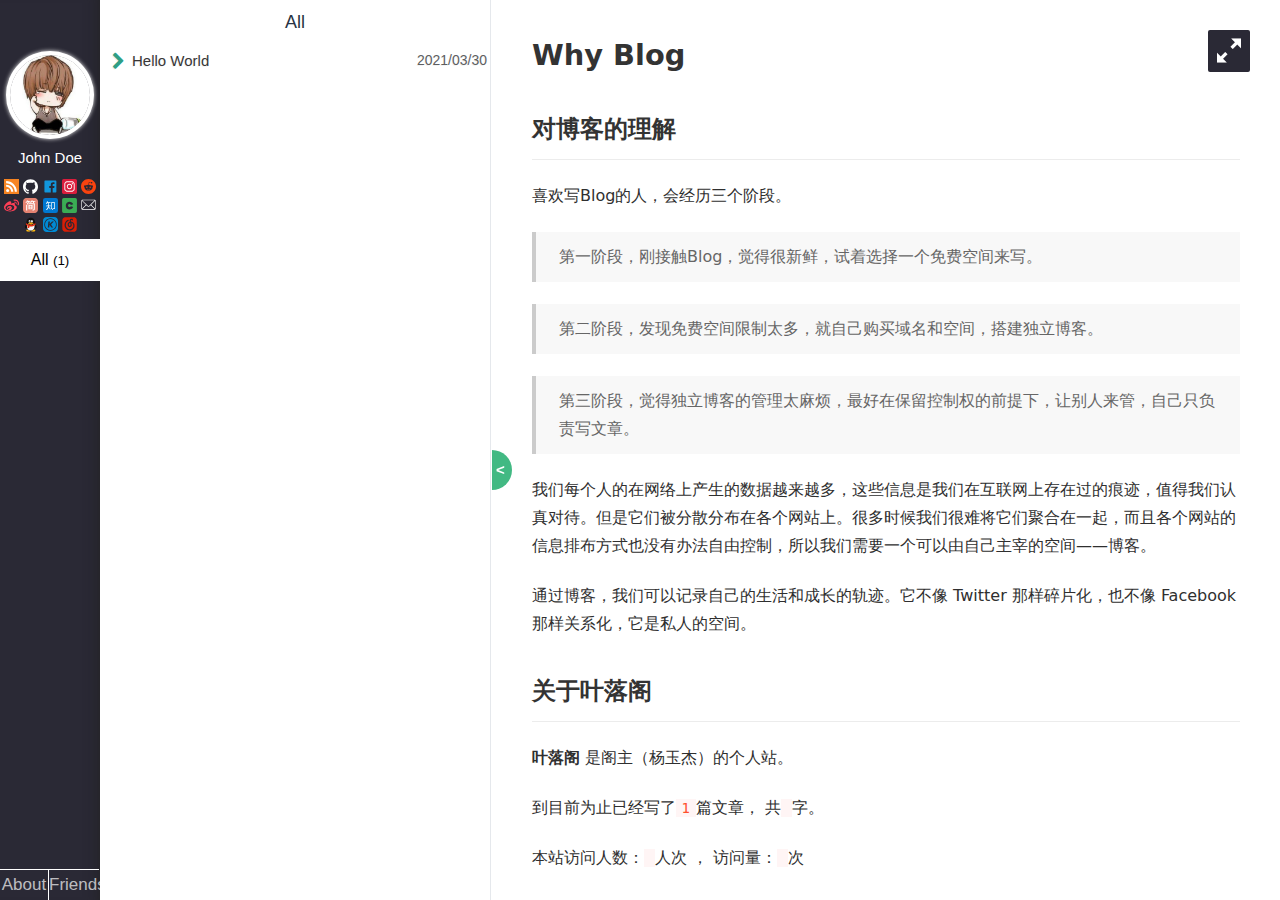
==== archives/index.html @ f19c941e "Site updated: 2021-03-30 02:34:28" ====
<!DOCTYPE html>
<html>
<head>
  <meta charset="utf-8">
  <title>Hexo</title>
  <meta name="keywords" content="">
  <meta name="description" content="Hexo">
    <meta name="viewport" content="width=device-width, initial-scale=1, maximum-scale=1">
<meta name="description" content="Welcome to Hexo! This is your very first post. Check documentation for more info. If you get any problems when using Hexo, you can find the answer in troubleshooting or you can ask me on GitHub. Quick">
<meta property="og:type" content="article">
<meta property="og:title" content="Hello World">
<meta property="og:url" content="http://example.com/2021/03/30/hello-world/index.html">
<meta property="og:site_name" content="Hexo">
<meta property="og:description" content="Welcome to Hexo! This is your very first post. Check documentation for more info. If you get any problems when using Hexo, you can find the answer in troubleshooting or you can ask me on GitHub. Quick">
<meta property="og:locale" content="en_US">
<meta property="article:published_time" content="2021-03-29T17:34:15.139Z">
<meta property="article:modified_time" content="2021-03-29T17:34:15.139Z">
<meta property="article:author" content="John Doe">
<meta name="twitter:card" content="summary">


<link rel="icon" href="/img/avatar.jpg">

<link href="/css/style.css?v=1.1.0" rel="stylesheet">

<link href="/css/hl_theme/atom-light.css?v=1.1.0" rel="stylesheet">

<link href="//cdn.jsdelivr.net/npm/animate.css@4.1.0/animate.min.css" rel="stylesheet">

<script src="//cdn.jsdelivr.net/npm/jquery@3.5.1/dist/jquery.min.js"></script>
<script src="/js/titleTip.js?v=1.1.0" ></script>

<script src="//cdn.jsdelivr.net/npm/highlightjs@9.16.2/highlight.pack.min.js"></script>
<script>
    hljs.initHighlightingOnLoad();
</script>

<script src="//cdn.jsdelivr.net/npm/nprogress@0.2.0/nprogress.min.js"></script>



<script src="//cdn.jsdelivr.net/npm/jquery.cookie@1.4.1/jquery.cookie.min.js" ></script>

<script src="/js/iconfont.js?v=1.1.0" ></script>

<meta name="generator" content="Hexo 5.4.0"></head>
<div style="display: none">
  <input class="theme_disqus_on" value="false">
  <input class="theme_preload_comment" value="">
  <input class="theme_blog_path" value="">
  <input id="theme_shortcut" value="true" />
  <input id="theme_highlight_on" value="true" />
  <input id="theme_code_copy" value="true" />
</div>



<body>
<aside class="nav mobile">
    <div class="nav-left">
        <a href="/"
   class="avatar_target">
    <img class="avatar"
         src="/img/avatar.jpg"/>
</a>
<div class="author">
    <span>John Doe</span>
</div>

<div class="icon">
    
        
            <a title="rss"
               href="/atom.xml"
               target="_blank">
                
                    <svg class="iconfont-svg" aria-hidden="true">
                        <use xlink:href="#icon-rss"></use>
                    </svg>
                
            </a>
        
    
        
            <a title="github"
               href="https://github.com/yelog"
               target="_blank">
                
                    <svg class="iconfont-svg" aria-hidden="true">
                        <use xlink:href="#icon-github"></use>
                    </svg>
                
            </a>
        
    
        
            <a title="facebook"
               href="https://www.facebook.com/faker.tops"
               target="_blank">
                
                    <svg class="iconfont-svg" aria-hidden="true">
                        <use xlink:href="#icon-facebook"></use>
                    </svg>
                
            </a>
        
    
        
    
        
    
        
            <a title="instagram"
               href="https://www.facebook.com/faker.tops"
               target="_blank">
                
                    <svg class="iconfont-svg" aria-hidden="true">
                        <use xlink:href="#icon-instagram"></use>
                    </svg>
                
            </a>
        
    
        
            <a title="reddit"
               href="https://www.reddit.com/user/yelog/"
               target="_blank">
                
                    <svg class="iconfont-svg" aria-hidden="true">
                        <use xlink:href="#icon-reddit"></use>
                    </svg>
                
            </a>
        
    
        
            <a title="weibo"
               href="http://weibo.com/u/2307534817"
               target="_blank">
                
                    <svg class="iconfont-svg" aria-hidden="true">
                        <use xlink:href="#icon-weibo"></use>
                    </svg>
                
            </a>
        
    
        
            <a title="jianshu"
               href="https://www.jianshu.com/u/ff56736de7cf"
               target="_blank">
                
                    <svg class="iconfont-svg" aria-hidden="true">
                        <use xlink:href="#icon-jianshu"></use>
                    </svg>
                
            </a>
        
    
        
            <a title="zhihu"
               href="https://www.zhihu.com/people/jaytp/activities"
               target="_blank">
                
                    <svg class="iconfont-svg" aria-hidden="true">
                        <use xlink:href="#icon-zhihu"></use>
                    </svg>
                
            </a>
        
    
        
    
        
            <a title="oschina"
               href="https://my.oschina.net/yelog"
               target="_blank">
                
                    <svg class="iconfont-svg" aria-hidden="true">
                        <use xlink:href="#icon-oschina"></use>
                    </svg>
                
            </a>
        
    
        
    
        
            <a title="email"
               href="mailto:jaytp@qq.com"
               target="_blank">
                
                    <svg class="iconfont-svg" aria-hidden="true">
                        <use xlink:href="#icon-email"></use>
                    </svg>
                
            </a>
        
    
        
            <a title="qq"
               href="http://wpa.qq.com/msgrd?v=3&uin=872336115&site=qq&menu=yes"
               target="_blank">
                
                    <svg class="iconfont-svg" aria-hidden="true">
                        <use xlink:href="#icon-qq"></use>
                    </svg>
                
            </a>
        
    
        
            <a title="kugou"
               href="https://www.kugou.com/"
               target="_blank">
                
                    <svg class="iconfont-svg" aria-hidden="true">
                        <use xlink:href="#icon-kugou"></use>
                    </svg>
                
            </a>
        
    
        
            <a title="neteasemusic"
               href="https://music.163.com/#/user/home?id=88151013"
               target="_blank">
                
                    <svg class="iconfont-svg" aria-hidden="true">
                        <use xlink:href="#icon-neteasemusic"></use>
                    </svg>
                
            </a>
        
    
</div>




<ul>
    <li>
        <div class="all active" data-rel="All">All
            
                <small>(1)</small>
            
        </div>
    </li>
    
</ul>
<div class="left-bottom">
    <div class="menus">
        
            
            
            
    </div>
    <div>
        
            <a class="about  hasFriend  site_url"
               
               href="/about">About</a>
        
        <a style="width: 50%"
                
                                           class="friends">Friends</a>
        
    </div>
</div>
<input type="hidden" id="yelog_site_posts_number" value="1">

<div style="display: none">
    <span id="busuanzi_value_site_uv"></span>
    <span id="busuanzi_value_site_pv"></span>
</div>

    </div>
    <div class="nav-right">
        <div class="friends-area">
    <div class="friends-title">
        Links
        <i class="iconfont icon-left"></i>
    </div>
    <div class="friends-content">
        <ul>
            
            <li><a target="_blank" href="http://yelog.org/">叶落阁</a></li>
            
        </ul>
    </div>
</div>
        <div class="title-list">
    <div class="right-top">
        <div id="default-panel">
            <i class="iconfont icon-search" data-title="搜索 快捷键 i"></i>
            <div class="right-title">All</div>
            <i class="iconfont icon-file-tree" data-title="切换到大纲视图 快捷键 w"></i>
        </div>
        <div id="search-panel">
            <i class="iconfont icon-left" data-title="返回"></i>
            <input id="local-search-input" autocomplete="off"/>
            <label class="border-line" for="input"></label>
            <i class="iconfont icon-case-sensitive" data-title="大小写敏感"></i>
            <i class="iconfont icon-tag" data-title="标签"></i>
        </div>
        <div id="outline-panel" style="display: none">
            <div class="right-title">大纲</div>
            <i class="iconfont icon-list" data-title="切换到文章列表"></i>
        </div>
    </div>

    <div class="tags-list">
    <input id="tag-search" />
    <div class="tag-wrapper">
        
    </div>

</div>

    
    <nav id="title-list-nav">
        
        <a  class="All "
           href="/2021/03/30/hello-world/"
           data-tag=""
           data-author="" >
            <span class="post-title" title="Hello World">Hello World</span>
            <span class="post-date" title="2021-03-30 01:34:15">2021/03/30</span>
        </a>
        
        <div id="no-item-tips">

        </div>
    </nav>
    <div id="outline-list">
    </div>
</div>

    </div>
    <div class="hide-list">
        <div class="semicircle" data-title="切换全屏 快捷键 s">
            <div class="brackets first"><</div>
            <div class="brackets">&gt;</div>
        </div>
    </div>
</aside>
<div id="post" class="index">
    <div class="pjax">
        <article class="index">
            <div class="toc-ref">
    
        <ol class="toc"><li class="toc-item toc-level-1"><a class="toc-link" href="#Why-Blog"><span class="toc-text">Why Blog</span></a><ol class="toc-child"><li class="toc-item toc-level-2"><a class="toc-link" href="#%E5%AF%B9%E5%8D%9A%E5%AE%A2%E7%9A%84%E7%90%86%E8%A7%A3"><span class="toc-text">对博客的理解</span></a></li><li class="toc-item toc-level-2"><a class="toc-link" href="#%E5%85%B3%E4%BA%8E%E5%8F%B6%E8%90%BD%E9%98%81"><span class="toc-text">关于叶落阁</span></a></li><li class="toc-item toc-level-2"><a class="toc-link" href="#%E5%8D%9A%E5%AE%A2%E5%B9%B3%E5%8F%B0"><span class="toc-text">博客平台</span></a></li></ol></li></ol>
    
<style>
    .left-col .switch-btn,
    .left-col .switch-area {
        display: none;
    }
    .toc-level-3 i,
    .toc-level-3 ol {
        display: none !important;
    }
</style>
</div>
            <h1 id="Why-Blog"><a href="#Why-Blog" class="headerlink" title="Why Blog"></a>Why Blog</h1><h2 id="对博客的理解"><a href="#对博客的理解" class="headerlink" title="对博客的理解"></a>对博客的理解</h2><p>喜欢写Blog的人，会经历三个阶段。</p>
<blockquote>
<p>第一阶段，刚接触Blog，觉得很新鲜，试着选择一个免费空间来写。</p>
</blockquote>
<blockquote>
<p>第二阶段，发现免费空间限制太多，就自己购买域名和空间，搭建独立博客。</p>
</blockquote>
<blockquote>
<p>第三阶段，觉得独立博客的管理太麻烦，最好在保留控制权的前提下，让别人来管，自己只负责写文章。</p>
</blockquote>
<p>我们每个人的在网络上产生的数据越来越多，这些信息是我们在互联网上存在过的痕迹，值得我们认真对待。但是它们被分散分布在各个网站上。很多时候我们很难将它们聚合在一起，而且各个网站的信息排布方式也没有办法自由控制，所以我们需要一个可以由自己主宰的空间——博客。</p>
<p>通过博客，我们可以记录自己的生活和成长的轨迹。它不像 Twitter 那样碎片化，也不像 Facebook 那样关系化，它是私人的空间。</p>
<h2 id="关于叶落阁"><a href="#关于叶落阁" class="headerlink" title="关于叶落阁"></a>关于叶落阁</h2><p><strong>叶落阁</strong> 是阁主（杨玉杰）的个人站。</p>
<p>到目前为止已经写了<code class="article_number"></code>篇文章， 共<code class="site_word_count"></code>字。</p>
<p>本站访问人数：<code class="site_uv"></code>人次 ， 访问量：<code class="site_pv"></code>次</p>
<h2 id="博客平台"><a href="#博客平台" class="headerlink" title="博客平台"></a>博客平台</h2><p>这个博客通过 <a target="_blank" rel="noopener" href="https://hexo.io/">Hexo</a> 生成，部署在 <a target="_blank" rel="noopener" href="https://pages.github.com/">GitHub Pages</a>主题 <a target="_blank" rel="noopener" href="https://github.com/yelog/hexo-theme-3-hexo">3-hexo</a> 已经在github上开源</p>
<p><code>3-hexo</code> 主题使用交流可以加 Q群: <a target="_blank" href="//shang.qq.com/wpa/qunwpa?idkey=e8cf083cc097141eaf323396f1766809b8e90ff00c67bb441898f672892f6904"><img data-ignore border="0" src="//pub.idqqimg.com/wpa/images/group.png" alt="3-hexo使用交流" title="3-hexo使用交流"></a></p>
<p>主要功能：</p>
<ul>
<li>搜索支持文章标题、标签(#标签)、作者(@作者)</li>
<li>pad/手机等移动端适配</li>
<li>页面全局快捷键 <a target="_blank" rel="noopener" href='http://yelog.org/2017/03/24/3-hexo-shortcuts/'>3-hexo快捷键说明</a></li>
</ul>

        </article>
        
        <p>
            <a  class="dashang" onclick="dashangToggle()">赏</a>
        </p>
        
        
    </div>
    <div class="copyright">
        <p class="footer-entry">
    ©2016-2020 Yelog
</p>
<p class="footer-entry">Built with <a href="https://hexo.io/" target="_blank">Hexo</a> and <a href="https://github.com/yelog/hexo-theme-3-hexo" target="_blank">3-hexo</a> theme</p>

    </div>
</div>
<div class="full-toc">
    <button class="full" data-title="切换全屏 快捷键 s"><span class="min "></span></button>
<a class="" id="rocket" ></a>

</div>

<div class="hide_box" onclick="dashangToggle()"></div>
<div class="shang_box">
    <a class="shang_close"  onclick="dashangToggle()">×</a>
    <div class="shang_tit">
        <p>Help us with donation</p>
    </div>
    <div class="shang_payimg">
        <div class="pay_img">
            <img src="/img/alipay.jpg" class="alipay" title="扫码支持">
            <img src="/img/weixin.jpg" class="weixin" title="扫码支持">
        </div>
    </div>
    <div class="shang_payselect">
        <span><label><input type="radio" name="pay" checked value="alipay">alipay</label></span><span><label><input type="radio" name="pay" value="weixin">weixin</label></span>
    </div>
</div>


</body>
<script src="/js/jquery.pjax.js?v=1.1.0" ></script>

<script src="/js/script.js?v=1.1.0" ></script>
<script>
    var img_resize = 'default';
    function initArticle() {
        /*渲染对应的表格样式*/
        
            $("#post .pjax table").addClass("green_title");
        

        /*渲染打赏样式*/
        
        $("input[name=pay]").on("click", function () {
            if($("input[name=pay]:checked").val()=="weixin"){
                $(".shang_box .shang_payimg .pay_img").addClass("weixin_img");
            } else {
                $(".shang_box .shang_payimg .pay_img").removeClass("weixin_img");
            }
        })
        

        /*高亮代码块行号*/
        

        /*访问数量*/
        
        $.getScript("//busuanzi.ibruce.info/busuanzi/2.3/busuanzi.pure.mini.js");
        

        /*代码高亮，行号对齐*/
        $('.pre-numbering').css('line-height',$('.has-numbering').css('line-height'));

        
        
    }

    /*打赏页面隐藏与展示*/
    
    function dashangToggle() {
        $(".shang_box").fadeToggle();
        $(".hide_box").fadeToggle();
    }
    

</script>

<!--加入行号的高亮代码块样式-->

<!--自定义样式设置-->
<style>
    
    
    .nav {
        width: 542px;
    }
    .nav.fullscreen {
        margin-left: -542px;
    }
    .nav-left {
        width: 120px;
    }
    
    
    @media screen and (max-width: 1468px) {
        .nav {
            width: 492px;
        }
        .nav.fullscreen {
            margin-left: -492px;
        }
        .nav-left {
            width: 100px;
        }
    }
    
    
    @media screen and (max-width: 1024px) {
        .nav {
            width: 492px;
            margin-left: -492px
        }
        .nav.fullscreen {
            margin-left: 0;
        }
    }
    
    @media screen and (max-width: 426px) {
        .nav {
            width: 100%;
        }
        .nav-left {
            width: 100%;
        }
    }
    
    
    .nav-right .title-list nav a .post-title, .nav-right .title-list #local-search-result a .post-title {
        color: #383636;
    }
    
    
    .nav-right .title-list nav a .post-date, .nav-right .title-list #local-search-result a .post-date {
        color: #5e5e5f;
    }
    
    
    .nav-right nav a.hover, #local-search-result a.hover{
        background-color: #e2e0e0;
    }
    
    

    /*列表样式*/
    

    /* 背景图样式 */
    
    


    /*引用块样式*/
    

    /*文章列表背景图*/
    

    
</style>







</html>
---- css/style.css ----
#comments {
  padding: 2.5em;
  background: #fff;
}
#comments .comment-bar {
  display: block;
  cursor: pointer;
  background: rgba(255,255,255,0.3);
  padding: 0.5rem;
  -webkit-box-shadow: 3px 2px 8px rgba(0,0,0,0.07);
  box-shadow: 3px 2px 8px rgba(0,0,0,0.07);
  text-align: center;
  font-size: 2rem;
}
#comments .comment-bar a {
  display: inline-block;
  width: 3em;
  text-decoration: none;
  outline-width: 0;
  color: #258fb8;
  outline: none;
}
#comments .comment-bar a .fa.pulse {
  -webkit-animation-name: pulse;
  animation-name: pulse;
}
#comments .comment-bar a .fa.animated {
  -webkit-animation-duration: 1s;
  animation-duration: 1s;
  -webkit-animation-fill-mode: both;
  animation-fill-mode: both;
}
#comments .comment-bar a .fa.animated.infinite {
  -webkit-animation-iteration-count: infinite;
  animation-iteration-count: infinite;
}
#comments .comment-bar a .fa:before {
  content: "\f27b";
}
#comments .comment-bar a .fa.fa-spinner {
  display: none;
}
.shang_box {
  width: 540px;
  height: 450px;
  padding: 10px;
  background-color: #3f3f3f;
  -webkit-border-radius: 10px;
  border-radius: 10px;
  position: fixed;
  z-index: 41;
  left: 50%;
  top: 50%;
  margin-left: -280px;
  margin-top: -225px;
  border: 1px dotted #000;
  display: none;
}
.shang_box .shang_close {
  position: absolute;
  display: inline-block;
  font-weight: 200;
  font-size: 50px;
  right: 19px;
  outline: none;
  text-shadow: none;
  color: #4094c7;
}
.shang_box .shang_tit {
  width: 100%;
  font-family: Roboto, "Roboto", serif;
  height: 75px;
  text-align: center;
  line-height: 66px;
  color: #fff;
  font-size: 30px;
  margin-top: 7px;
  margin-right: 2px;
}
.shang_box .shang_payimg {
  width: 255px;
  height: 255px;
  padding: 10px;
  border: 6px solid #4094c7;
  margin: 0 auto;
  -webkit-border-radius: 3px;
  border-radius: 3px;
  overflow: hidden;
}
.shang_box .shang_payimg .pay_img {
  width: 535px;
  vertical-align: middle;
  transition: margin-left 0.5s;
}
.shang_box .shang_payimg .pay_img.weixin_img {
  margin-left: -280px;
}
.shang_box .shang_payimg .pay_img img {
  width: 255px;
}
.shang_box .shang_payimg .pay_img img.weixin {
  margin: auto 0 auto 16px;
  display: block;
  float: right;
}
.shang_box .shang_payselect {
  font-size: 20px;
  color: #fff;
  text-align: center;
  margin: 0 auto;
  margin-top: 20px;
  height: 60px;
  width: 320px;
}
.shang_box .shang_payselect input[type=radio],
.shang_box .shang_payselect label {
  cursor: pointer;
}
.hide_box {
  z-index: 40;
  background: #000;
  opacity: 0.5;
  -moz-opacity: 0.5;
  left: 0;
  top: 0;
  bottom: 0;
  right: 0;
  height: 100%;
  width: 100%;
  position: fixed;
  display: none;
}
@-webkit-keyframes fadeIns {
  from {
    -webkit-transform: translateY(30px);
    opacity: 0;
  }
  to {
    -webkit-transform: translateY(0);
    opacity: 1;
  }
}
@-moz-keyframes fadeIns {
  from {
    -moz-transform: translateY(30px);
    opacity: 0;
  }
  to {
    -moz-transform: translateY(0);
    opacity: 1;
  }
}
@-ms-keyframes fadeIns {
  from {
    -ms-transform: translateY(30px);
    opacity: 0;
  }
  to {
    -ms-transform: translateY(0);
    opacity: 1;
  }
}
@-o-keyframes fadeIns {
  from {
    -o-transform: translateY(30px);
    opacity: 0;
  }
  to {
    -o-transform: translateY(0);
    opacity: 1;
  }
}
@-webkit-keyframes fadeOuts {
  from {
    -webkit-transform: translateY(0);
    opacity: 1;
  }
  to {
    -webkit-transform: translateY(-30px);
    opacity: 0;
  }
}
@-moz-keyframes fadeOuts {
  from {
    -moz-transform: translateY(0);
    opacity: 1;
  }
  to {
    -moz-transform: translateY(-30px);
    opacity: 0;
  }
}
@-ms-keyframes fadeOuts {
  from {
    -ms-transform: translateY(0);
    opacity: 1;
  }
  to {
    -ms-transform: translateY(-30px);
    opacity: 0;
  }
}
@-o-keyframes fadeOuts {
  from {
    -o-transform: translateY(0);
    opacity: 1;
  }
  to {
    -o-transform: translateY(-30px);
    opacity: 0;
  }
}
@-moz-keyframes fadeIns {
  from {
    transform: translateY(30px);
    opacity: 0;
  }
  to {
    transform: translateY(0);
    opacity: 1;
  }
}
@-webkit-keyframes fadeIns {
  from {
    transform: translateY(30px);
    opacity: 0;
  }
  to {
    transform: translateY(0);
    opacity: 1;
  }
}
@-o-keyframes fadeIns {
  from {
    transform: translateY(30px);
    opacity: 0;
  }
  to {
    transform: translateY(0);
    opacity: 1;
  }
}
@keyframes fadeIns {
  from {
    transform: translateY(30px);
    opacity: 0;
  }
  to {
    transform: translateY(0);
    opacity: 1;
  }
}
@-moz-keyframes fadeOuts {
  from {
    transform: translateY(0);
    opacity: 1;
  }
  to {
    transform: translateY(-30px);
    opacity: 0;
  }
}
@-webkit-keyframes fadeOuts {
  from {
    transform: translateY(0);
    opacity: 1;
  }
  to {
    transform: translateY(-30px);
    opacity: 0;
  }
}
@-o-keyframes fadeOuts {
  from {
    transform: translateY(0);
    opacity: 1;
  }
  to {
    transform: translateY(-30px);
    opacity: 0;
  }
}
@keyframes fadeOuts {
  from {
    transform: translateY(0);
    opacity: 1;
  }
  to {
    transform: translateY(-30px);
    opacity: 0;
  }
}
@font-face {
  font-family: 'icomoon';
  src: url("fonts/icomoon.eot?ul7tfk");
  src: url("fonts/icomoon.eot?ul7tfk#iefix") format('embedded-opentype'), url("fonts/icomoon.ttf?ul7tfk") format('truetype'), url("fonts/icomoon.woff?ul7tfk") format('woff'), url("fonts/icomoon.svg?ul7tfk#icomoon") format('svg');
  font-weight: normal;
  font-style: normal;
}
.article .article-meta .date:before,
.nav-right nav a:before,
#local-search-result a:before,
.nav-right form .cross:before,
.full-toc .full .min:before,
.full-toc .full .max:before,
.full-toc .post-toc-menu .post-toc-menu-icons:before,
.nav-left .icon a:before,
#post .pjax article .article-meta .top:before,
.article .article-meta .author:before,
.full-toc #rocket:before,
.full-toc #rocket:after,
.nav-right .back-title-list:before {
  margin-right: 0.2em;
  font-family: 'icomoon' !important;
  speak: none;
  font-style: normal;
  font-weight: normal;
  font-variant: normal;
  text-transform: none;
  line-height: 1;
  -webkit-font-smoothing: antialiased;
}
@font-face {
  font-family: 'iconfont'; /* project id 236002 */
  src: url("//at.alicdn.com/t/font_236002_600u3zzht94.eot");
  src: url("//at.alicdn.com/t/font_236002_600u3zzht94.eot?#iefix") format('embedded-opentype'), url("//at.alicdn.com/t/font_236002_600u3zzht94.woff2") format('woff2'), url("//at.alicdn.com/t/font_236002_600u3zzht94.woff") format('woff'), url("//at.alicdn.com/t/font_236002_600u3zzht94.ttf") format('truetype'), url("//at.alicdn.com/t/font_236002_600u3zzht94.svg#iconfont") format('svg');
}
.iconfont {
  font-family: "iconfont", "custom-iconfont" !important;
  font-size: 16px;
  font-style: normal;
  -webkit-font-smoothing: antialiased;
  -moz-osx-font-smoothing: grayscale;
}
.icon-clock:before {
  content: "\e787";
}
.icon-search:before {
  content: "\e60f";
}
.icon-email:before {
  content: "\e665";
}
.icon-cancle:before {
  content: "\e602";
}
.icon-right:before {
  content: "\e65b";
}
.icon-tag:before {
  content: "\e603";
}
.icon-rss:before {
  content: "\e611";
}
.icon-csdn:before {
  content: "\e601";
}
.icon-juejin:before {
  content: "\e605";
}
.icon-twitter:before {
  content: "\e659";
}
.icon-github:before {
  content: "\e600";
}
.icon-jianshu:before {
  content: "\e68a";
}
.icon-zhihu:before {
  content: "\e6c2";
}
.icon-facebook:before {
  content: "\e604";
}
.icon-linkedin:before {
  content: "\e64d";
}
.icon-instagram:before {
  content: "\e66c";
}
.icon-weibo:before {
  content: "\e698";
}
.icon-oschina:before {
  content: "\e606";
}
.icon-reddit:before {
  content: "\e60c";
}
.icon-qq:before {
  content: "\e626";
}
.icon-kugou:before {
  content: "\e6ce";
}
.icon-file-tree:before {
  content: "\e6a6";
}
.icon-left:before {
  content: "\e624";
}
.icon-list:before {
  content: "\e619";
}
.icon-category:before {
  content: "\e62c";
}
.icon-tag:before {
  content: "\e7a3";
}
.icon-case-sensitive:before {
  content: "\e612";
}
.neteasemusic:before {
  content: "\e607";
}
.iconfont-svg {
  width: 1em;
  height: 1em;
  vertical-align: -0.15em;
  fill: currentColor;
  overflow: hidden;
}
.full-toc .full {
  display: block;
  position: fixed;
  top: 30px;
  right: 40px;
  z-index: 31;
  width: 42px;
  height: 42px;
  padding: 0;
  background: transparent;
  border: none;
  border-radius: 2px;
  outline: none;
  overflow: hidden;
  cursor: pointer;
}
.full-toc .full .min,
.full-toc .full .max {
  transform: translateX(50%);
  padding-top: 9px;
  display: block;
  width: 200%;
  height: 42px;
  margin-left: -100%;
  font-size: 24px;
  line-height: 42px;
  color: #fff;
  background: #2a2935;
  overflow: hidden;
}
.full-toc .full .min:before {
  float: left;
  width: 50%;
  content: "\e98b";
}
.full-toc .full .max:before {
  float: left;
  width: 50%;
  content: "\e98c";
}
.full-toc #rocket {
  position: fixed;
  bottom: 30px;
  top: auto;
  right: 20px;
  font-size: 40px;
  z-index: 21;
  display: none;
  opacity: 0;
  transition: opacity 0.8s, bottom 0.8s;
}
.full-toc #rocket:hover {
  opacity: 1;
}
.full-toc #rocket:hover::before {
  color: #449fdb;
}
.full-toc #rocket:before {
  content: "\e900";
  position: absolute;
  bottom: 0;
  right: -4px;
  transition: color 0.5s;
}
.full-toc #rocket.launch {
  bottom: 450px;
  opacity: 0;
}
.full-toc #rocket.launch:before {
  content: "\e900";
  position: absolute;
  bottom: 0;
  right: -4px;
  color: #449fdb;
}
.full-toc #rocket.launch:after {
  content: "\e9a9";
  position: absolute;
  right: 9px;
  bottom: -16px;
  font-size: 21px;
  color: #f00;
}
.nav-left {
  width: 120px;
  height: 100%;
  background: #2a2935;
  box-shadow: inset -15px 0 15px -15px #222;
  float: left;
  position: relative;
  -webkit-user-select: none;
  -moz-user-select: none;
  -ms-user-select: none;
  -o-user-select: none;
  user-select: none;
}
.nav-left .avatar {
  width: 100px;
  height: 100px;
  margin: 55px auto 15px;
  border-radius: 50%;
  box-shadow: 0 0 0 4px #fff, 0 0 4px 4px #eee;
  background-repeat: no-repeat;
  background-size: 100px 100px;
  display: block;
}
.nav-left .avatar:hover {
  -webkit-animation: rubberBand 1s;
  animation: rubberBand 1s;
}
.nav-left .author {
  text-align: center;
  height: 27px;
  color: #fff;
}
.nav-left .more-menus {
  display: none;
}
.nav-left .icon {
  text-align: center;
  margin: 0 auto 5px;
}
.nav-left .icon a {
  color: #fff;
  line-height: 19px;
}
.nav-left .icon a:hover {
  color: #309e85;
}
.nav-left ul {
  margin: 0;
  padding: 0;
  font-size: 17px;
  border-top: 1px solid #fff;
  list-style: none;
  overflow-y: auto;
}
.nav-left ul.sub {
  transition: height 0.3s, border-top 0.3s;
  border-left: solid 2px #f00;
  overflow-y: hidden;
}
.nav-left ul.sub.hide {
  height: 0 !important;
  border-top: hidden;
}
.nav-left ul.sub li {
  line-height: 25px;
  font-size: 14px;
}
.nav-left ul.sub li:last-child {
  border-bottom: hidden;
}
.nav-left ul.sub li>div {
  height: 25px;
}
.nav-left ul li {
  line-height: 40px;
  text-align: center;
  border-bottom: 1px solid #fff;
  cursor: pointer;
}
.nav-left ul li>div {
  height: 40px;
  color: rgba(255,255,255,0.7);
  transition: all 0.15s linear;
  position: relative;
  white-space: nowrap;
  overflow: hidden;
}
.nav-left ul li>div:hover {
  color: #f7f7f7;
  box-shadow: inset 6px 0 0 #fff;
}
.nav-left ul li>div.active {
  color: #020202;
  box-shadow: inset 165px 0 0 #fff;
}
.nav-left ul li>div>.fold {
  left: 4px;
  font-size: 0.7em;
  position: absolute;
  transition: transform 0.3s;
}
.nav-left ul li>div>.fold.unfold {
  transform: rotate(90deg);
}
.nav-left .left-bottom {
  position: absolute;
  display: table;
  border-collapse: collapse;
  bottom: 0;
  width: 100%;
  font-size: 0;
  color: rgba(255,255,255,0.7);
}
.nav-left .left-bottom a {
  font-size: 17px;
  display: table-cell;
  height: 30px;
  text-align: center;
  vertical-align: middle;
  border-top: 1px solid #fff;
  width: 100%;
  line-height: 30px;
}
.nav-left .left-bottom a.about {
  display: inline-block;
}
.nav-left .left-bottom a.about.hasFriend {
  border-right: 1px solid #fff;
  width: calc(49% - 1px);
}
.nav-left .left-bottom a.friends {
  display: inline-block;
}
.nav-left .left-bottom a.dynamic-menu {
  display: block;
}
.nav-right {
  width: 420px;
  height: 100%;
  background: #fff;
  border-right: 1px solid #e5e8ec;
  overflow: hidden;
  float: left;
  position: relative;
  -webkit-user-select: none;
  -moz-user-select: none;
  -ms-user-select: none;
  -o-user-select: none;
  user-select: none;
}
.nav-right .title-list {
  margin-left: 0;
  transition: margin-left 0.5s;
}
.nav-right .title-list.friend {
  margin-left: 421px;
}
.nav-right .title-list .right-top {
  height: 45px;
  position: absolute;
  top: 0;
  width: 100%;
  font-size: 15px;
}
.nav-right .title-list .right-top #default-panel,
.nav-right .title-list .right-top #outline-panel {
  text-align: center;
  height: 45px;
}
.nav-right .title-list .right-top #default-panel .right-title,
.nav-right .title-list .right-top #outline-panel .right-title {
  height: 45px;
  line-height: 45px;
  font-size: 18px;
}
.nav-right .title-list .right-top #default-panel .iconfont,
.nav-right .title-list .right-top #outline-panel .iconfont {
  position: absolute;
  top: 50%;
  transform: translate(0, -50%);
  cursor: pointer;
  font-size: 16px;
}
.nav-right .title-list .right-top #default-panel .iconfont.icon-search,
.nav-right .title-list .right-top #outline-panel .iconfont.icon-search {
  left: 15px;
}
.nav-right .title-list .right-top #default-panel .iconfont.icon-search.active,
.nav-right .title-list .right-top #outline-panel .iconfont.icon-search.active {
  color: #007fff;
}
.nav-right .title-list .right-top #default-panel .iconfont.icon-file-tree,
.nav-right .title-list .right-top #outline-panel .iconfont.icon-file-tree {
  right: 15px;
  font-size: 18px;
}
.nav-right .title-list .right-top #default-panel .iconfont.icon-list,
.nav-right .title-list .right-top #outline-panel .iconfont.icon-list {
  right: 15px;
}
.nav-right .title-list .right-top #search-panel {
  height: 45px;
  line-height: 45px;
  display: none;
}
.nav-right .title-list .right-top #search-panel .iconfont {
  position: absolute;
  top: 50%;
  transform: translate(0, -50%);
  cursor: pointer;
}
.nav-right .title-list .right-top #search-panel .iconfont.icon-left {
  left: 15px;
}
.nav-right .title-list .right-top #search-panel .iconfont.icon-case-sensitive {
  right: 50px;
}
.nav-right .title-list .right-top #search-panel .iconfont.icon-case-sensitive:hover::before,
.nav-right .title-list .right-top #search-panel .iconfont.icon-case-sensitive.active:before {
  background: #bfbcbc;
  padding: 1px;
  border: 1px solid #979696;
}
.nav-right .title-list .right-top #search-panel .iconfont.icon-tag {
  right: 15px;
}
.nav-right .title-list .right-top #search-panel #local-search-input {
  font-size: 18px;
  color: #333;
  height: 32px;
  width: calc(100% - 90px);
  margin: auto 45px auto 45px;
  border: none;
  border-bottom: 1px solid #e5e8ec;
  outline: none;
}
.nav-right .title-list .right-top #search-panel #local-search-input:focus + .border-line {
  width: calc(100% - 90px);
}
.nav-right .title-list .right-top #search-panel .border-line {
  position: absolute;
  left: 45px;
  right: 0;
  bottom: 5px;
  z-index: 1;
  height: 2px;
  background-color: #03a6ff;
  width: 0;
  transition: all 0.3s;
}
.nav-right .title-list .tags-list {
  display: none;
  margin: 15px 10px 15px;
  padding: 10px;
  background: #f1f1f1;
  border-radius: 25px;
  list-style: none outside none;
  width: 150px;
  position: fixed;
  z-index: 200;
  left: 200px;
  top: 45px;
  box-shadow: 0 2px 12px 0 rgba(0,0,0,0.1);
  border: 1px solid #ebeef5;
}
.nav-right .title-list .tags-list #tag-search {
  display: block;
  width: 100%;
  height: 28px;
  font-size: 17px;
  padding-left: 10px;
  border-radius: 14px;
  border: none;
  outline: none;
  box-sizing: border-box;
}
.nav-right .title-list .tags-list .tag-wrapper {
  max-height: 500px;
  overflow-y: auto;
  overflow-x: hidden;
  margin-top: 10px;
}
.nav-right .title-list .tags-list .tag-wrapper::-webkit-scrollbar {
  width: 3px;
}
.nav-right .title-list .tags-list .tag-wrapper::-webkit-scrollbar-thumb {
  background: #309e85;
}
.nav-right .title-list .tags-list .tag-wrapper li {
  float: none;
  cursor: pointer;
  position: relative;
  font-size: 14px;
  color: #333;
  padding: 0 20px;
}
.nav-right .title-list .tags-list .tag-wrapper li:hover {
  background: #fff;
}
.nav-right .title-list .tags-list .tag-wrapper li .icon-tag {
  position: absolute;
  left: 15px;
  top: 50%;
  transform: translate(0, -50%);
}
.nav-right .title-list .tags-list .tag-wrapper li a {
  height: 18px;
  line-height: 18px;
  padding: 0 5px 0 10px;
  position: relative;
  border-radius: 0 5px 5px 0;
  margin: 5px 9px 5px 8px;
  display: inline-block;
  white-space: nowrap;
  text-overflow: ellipsis;
}
.nav-right .title-list #outline-list {
  display: none;
  position: absolute;
  top: 45px;
  width: 100%;
  padding: 0 25px;
  box-sizing: border-box;
  height: calc(100vh - 45px);
  overflow-y: auto;
  overflow-x: hidden;
}
.nav-right .title-list #outline-list::-webkit-scrollbar {
  width: 3px;
}
.nav-right .title-list #outline-list::-webkit-scrollbar-thumb {
  background: #309e85;
}
.nav-right .title-list #outline-list .toc {
  list-style-type: none;
  font-size: 1rem;
  line-height: 1.3;
  padding: 0;
  color: #333;
  font-weight: 400;
  position: relative;
}
.nav-right .title-list #outline-list .toc:before {
  content: "";
  position: absolute;
  top: 0;
  left: 7px;
  bottom: 0;
  width: 2px;
  background-color: #ebedef;
  opacity: 0.5;
}
.nav-right .title-list #outline-list .toc .toc-level-1>a,
.nav-right .title-list #outline-list .toc .toc-level-2>a {
  font-weight: 600;
  color: #333;
  margin: 6px 0;
  padding: 4px 0 4px 21px;
}
.nav-right .title-list #outline-list .toc .toc-level-1>a:before,
.nav-right .title-list #outline-list .toc .toc-level-2>a:before {
  left: 5px;
  margin-top: -3px;
  width: 6px;
  height: 6px;
}
.nav-right .title-list #outline-list .toc ol {
  list-style-type: none;
}
.nav-right .title-list #outline-list .toc a {
  display: block;
  position: relative;
  padding: 4px 0 4px 12px;
  white-space: nowrap;
  overflow: hidden;
  text-overflow: ellipsis;
  transition: none;
}
.nav-right .title-list #outline-list .toc a:hover {
  background-color: #ebedef;
}
.nav-right .title-list #outline-list .toc a.active {
  background-color: #ebedef;
  color: #007fff;
}
.nav-right .title-list #outline-list .toc a:before {
  content: "";
  position: absolute;
  top: 50%;
  left: 0;
  margin-top: -2px;
  width: 4px;
  height: 4px;
  background-color: currentColor;
  border-radius: 50%;
}
.nav-right .title-list nav,
.nav-right .title-list #local-search-result {
  clear: both;
  width: 100%;
  height: calc(100vh - 45px);
  padding-bottom: 10px;
  color: #64717f;
  text-shadow: -1px 1px 0 rgba(125,139,153,0.1);
  overflow-y: auto;
  overflow-x: hidden;
  position: absolute;
  top: 45px;
  bottom: 0;
  -webkit-overflow-scrolling: touch;
}
.nav-right .title-list nav::-webkit-scrollbar,
.nav-right .title-list #local-search-result::-webkit-scrollbar {
  width: 3px;
}
.nav-right .title-list nav::-webkit-scrollbar-thumb,
.nav-right .title-list #local-search-result::-webkit-scrollbar-thumb {
  background: #309e85;
}
.nav-right .title-list nav #no-item-tips,
.nav-right .title-list #local-search-result #no-item-tips {
  display: none;
  height: 32px;
  line-height: 1.5;
  padding: 15px;
}
.nav-right .title-list nav #no-item-tips span,
.nav-right .title-list #local-search-result #no-item-tips span {
  color: #ff5722;
}
.nav-right .title-list nav .search-result-list,
.nav-right .title-list #local-search-result .search-result-list {
  margin-top: 0;
  padding-left: 0;
}
.nav-right .title-list nav .search-result-list .search-result,
.nav-right .title-list #local-search-result .search-result-list .search-result {
  padding: 0 16px 0 32px;
  margin: 0;
  color: #808080;
}
.nav-right .title-list nav .search-result-list .search-result .search-keyword,
.nav-right .title-list #local-search-result .search-result-list .search-result .search-keyword {
  color: #f00;
  font-style: normal;
}
.nav-right .title-list nav a,
.nav-right .title-list #local-search-result a {
  display: block;
  height: 32px;
  color: inherit;
  position: relative;
}
.nav-right .title-list nav a:before,
.nav-right .title-list #local-search-result a:before {
  content: "\e901";
  position: absolute;
  top: 7px;
  left: 12px;
  z-index: 1;
  font-size: 18px;
  color: #309e85;
}
.nav-right .title-list nav a#top:before,
.nav-right .title-list #local-search-result a#top:before {
  content: "\f08d";
}
.nav-right .title-list nav a.hover:before,
.nav-right .title-list #local-search-result a.hover:before {
  animation: wobble 1s linear;
}
.nav-right .title-list nav a .post-title,
.nav-right .title-list #local-search-result a .post-title {
  width: -webkit-calc(100% - 155px);
  width: -moz-calc(100% - 155px);
  width: calc(100% - 155px);
  float: left;
  clear: both;
  margin: 5px 0;
  padding-left: 32px;
  font-size: 16px;
  line-height: 22px;
  white-space: nowrap;
  text-decoration: none;
  text-overflow: ellipsis;
  color: #55606f;
  overflow: hidden;
  outline: none;
}
.nav-right .title-list nav a .post-title .search-keyword,
.nav-right .title-list #local-search-result a .post-title .search-keyword {
  color: #f00;
  font-style: normal;
}
.nav-right .title-list nav a .post-date,
.nav-right .title-list #local-search-result a .post-date {
  font-size: 15px;
  margin: 8px 0;
  padding-right: 3px;
  color: #9aa4af;
  float: right;
}
.nav-right .friends-area {
  height: 100%;
  margin-left: -421px;
  transition: margin-left 0.5s;
  position: absolute;
}
.nav-right .friends-area.friend {
  margin-left: 0;
}
.nav-right .friends-area .friends-title {
  height: 45px;
  text-align: center;
  vertical-align: middle;
  display: table-cell;
  width: 420px;
  font-size: 18px;
  position: relative;
}
.nav-right .friends-area .friends-title .icon-left {
  position: absolute;
  top: 50%;
  transform: translate(0, -50%) rotateZ(180deg);
  cursor: pointer;
  right: 15px;
}
.nav-right .friends-area .friends-content {
  overflow-y: auto;
  height: calc(100vh - 45px);
}
.nav-right .friends-area .friends-content a {
  line-height: 30px;
  color: #4183c4;
}
#nprogress {
  position: fixed;
  top: 0;
  left: 0;
  z-index: 1000;
  width: 100%;
  height: 3px;
}
#nprogress > .bar {
  height: 100%;
  background: #f00;
}
.spinner {
  width: 7px;
  height: 7px;
  position: relative;
  display: inline-block;
  margin-right: 10px;
  margin-left: -9px;
}
.cube1,
.cube2 {
  background-color: #bcc1c4;
  width: 7px;
  height: 7px;
  position: absolute;
  top: -6px;
  left: 0;
  -webkit-animation: cubemove 1.8s infinite ease-in-out;
  animation: cubemove 1.8s infinite ease-in-out;
}
.cube2 {
  -webkit-animation-delay: -0.9s;
  animation-delay: -0.9s;
}
@-webkit-keyframes cubemove {
  25% {
    -webkit-transform: translateX(9px) rotate(-90deg) scale(0.5);
  }
  50% {
    -webkit-transform: translateX(9px) translateY(9px) rotate(-180deg);
  }
  75% {
    -webkit-transform: translateX(0px) translateY(9px) rotate(-270deg) scale(0.5);
  }
  100% {
    -webkit-transform: rotate(-360deg);
  }
}
@-moz-keyframes cubemove {
  25% {
    transform: translateX(9px) rotate(-90deg) scale(0.5);
    -webkit-transform: translateX(9px) rotate(-90deg) scale(0.5);
  }
  50% {
    transform: translateX(9px) translateY(9px) rotate(-179deg);
    -webkit-transform: translateX(9px) translateY(9px) rotate(-179deg);
  }
  50.1% {
    transform: translateX(9px) translateY(9px) rotate(-180deg);
    -webkit-transform: translateX(9px) translateY(9px) rotate(-180deg);
  }
  75% {
    transform: translateX(0px) translateY(9px) rotate(-270deg) scale(0.5);
    -webkit-transform: translateX(0px) translateY(9px) rotate(-270deg) scale(0.5);
  }
  100% {
    transform: rotate(-360deg);
    -webkit-transform: rotate(-360deg);
  }
}
@-webkit-keyframes cubemove {
  25% {
    transform: translateX(9px) rotate(-90deg) scale(0.5);
    -webkit-transform: translateX(9px) rotate(-90deg) scale(0.5);
  }
  50% {
    transform: translateX(9px) translateY(9px) rotate(-179deg);
    -webkit-transform: translateX(9px) translateY(9px) rotate(-179deg);
  }
  50.1% {
    transform: translateX(9px) translateY(9px) rotate(-180deg);
    -webkit-transform: translateX(9px) translateY(9px) rotate(-180deg);
  }
  75% {
    transform: translateX(0px) translateY(9px) rotate(-270deg) scale(0.5);
    -webkit-transform: translateX(0px) translateY(9px) rotate(-270deg) scale(0.5);
  }
  100% {
    transform: rotate(-360deg);
    -webkit-transform: rotate(-360deg);
  }
}
@-o-keyframes cubemove {
  25% {
    transform: translateX(9px) rotate(-90deg) scale(0.5);
    -webkit-transform: translateX(9px) rotate(-90deg) scale(0.5);
  }
  50% {
    transform: translateX(9px) translateY(9px) rotate(-179deg);
    -webkit-transform: translateX(9px) translateY(9px) rotate(-179deg);
  }
  50.1% {
    transform: translateX(9px) translateY(9px) rotate(-180deg);
    -webkit-transform: translateX(9px) translateY(9px) rotate(-180deg);
  }
  75% {
    transform: translateX(0px) translateY(9px) rotate(-270deg) scale(0.5);
    -webkit-transform: translateX(0px) translateY(9px) rotate(-270deg) scale(0.5);
  }
  100% {
    transform: rotate(-360deg);
    -webkit-transform: rotate(-360deg);
  }
}
@keyframes cubemove {
  25% {
    transform: translateX(9px) rotate(-90deg) scale(0.5);
    -webkit-transform: translateX(9px) rotate(-90deg) scale(0.5);
  }
  50% {
    transform: translateX(9px) translateY(9px) rotate(-179deg);
    -webkit-transform: translateX(9px) translateY(9px) rotate(-179deg);
  }
  50.1% {
    transform: translateX(9px) translateY(9px) rotate(-180deg);
    -webkit-transform: translateX(9px) translateY(9px) rotate(-180deg);
  }
  75% {
    transform: translateX(0px) translateY(9px) rotate(-270deg) scale(0.5);
    -webkit-transform: translateX(0px) translateY(9px) rotate(-270deg) scale(0.5);
  }
  100% {
    transform: rotate(-360deg);
    -webkit-transform: rotate(-360deg);
  }
}
#post {
  height: 100%;
  font-weight: 400;
  font-size: 16px;
  line-height: 1.75;
  background: #f4f5f5;
  overflow-x: hidden;
  overflow-y: auto;
  -webkit-overflow-scrolling: touch;
  font-family: -apple-system, system-ui, BlinkMacSystemFont, Helvetica Neue, PingFang SC, Hiragino Sans GB, Microsoft YaHei, Arial, sans-serif;
  color: #2f2f2f;
  margin-left: 1px;
}
#post ::selection {
  color: #fff;
  background: #33caa6;
  text-shadow: none;
}
#post .pjax {
  max-width: 900px;
  min-height: calc(100vh - 143px);
  margin: 0 auto;
  overflow-y: auto;
  transition: padding-right 0.5s;
  opacity: 1;
}
#post .pjax.fadeIns {
  -webkit-animation: fadeIns 0.3s;
  -moz-animation: fadeIns 0.3s;
  -ms-animation: fadeIns 0.3s;
  -o-animation: fadeIns 0.3s;
  animation: fadeIns 0.3s;
}
#post .pjax.fadeOuts {
  -webkit-animation: fadeOuts 0.2s;
  -moz-animation: fadeOuts 0.2s;
  -ms-animation: fadeOuts 0.2s;
  -o-animation: fadeOuts 0.2s;
  animation: fadeOuts 0.2s;
}
#post .pjax article {
  padding: 2.5em;
  background: #fff;
/* Inline code */
}
#post .pjax article .article-entry>p:nth-child(1) {
  margin-top: 20px;
}
#post .pjax article .article-meta {
  font-size: 0.9em;
  color: #bcc1c4;
  border-left: 3px solid #b4b4b4;
  padding-left: 10px;
}
#post .pjax article .article-meta > span {
  margin-right: 8px;
}
#post .pjax article .article-meta .origin a {
  color: inherit;
}
#post .pjax article .article-meta .origin a:hover {
  color: #4078c0;
}
#post .pjax article .article-meta .top-comment a {
  cursor: pointer;
  color: inherit;
  font: 400 15px/1 "Open Sans", "Hiragino Sans GB", sans-serif;
}
#post .pjax article .article-meta .top-comment a:hover {
  color: #4078c0;
}
#post .pjax article .article-meta .top:before {
  content: "\f08d";
}
#post .pjax article .article-meta .top a {
  color: inherit;
  margin-left: 5px;
  border-bottom: none;
}
#post .pjax article .article-meta .top a:hover {
  text-decoration: none;
  cursor: text;
}
#post .pjax article .article-meta .author:before {
  content: "\f007";
}
#post .pjax article .article-meta .author:hover {
  cursor: pointer;
}
#post .pjax article .article-meta .author a {
  margin-left: 5px;
  color: inherit;
}
#post .pjax article .article-meta .author a:hover {
  text-decoration: none;
}
#post .pjax article .article-meta .book a {
  cursor: pointer;
  color: inherit;
}
#post .pjax article .article-meta .book a:hover {
  color: #4078c0;
}
#post .pjax article .article-meta .tag {
  margin-left: 8px;
}
#post .pjax article .article-meta .tag a {
  height: 18px;
  line-height: 18px;
  font-size: 0.9em;
  padding: 0 5px 0 10px;
  color: #fff;
  position: relative;
  border-radius: 0 5px 5px 0;
  margin: 5px 4px 5px 8px;
  white-space: nowrap;
  display: inline-block;
}
#post .pjax article .article-meta .tag a:hover {
  text-decoration: none;
}
#post .pjax article .article-meta .tag a:before {
  content: " ";
  width: 0;
  height: 0;
  position: absolute;
  top: 0;
  left: -18px;
  border: 9px solid transparent;
  border-right-color: #d0d0d0;
}
#post .pjax article .article-meta .tag a:after {
  content: " ";
  width: 4px;
  height: 4px;
  background-color: #fff;
  border-radius: 4px;
  box-shadow: 0 0 0 1px rgba(0,0,0,0.3);
  position: absolute;
  top: 7px;
  left: 2px;
}
#post .pjax article .article-meta .tag a.color1 {
  background: #ff945c;
}
#post .pjax article .article-meta .tag a.color1:before {
  border-right-color: #ff945c;
}
#post .pjax article .article-meta .tag a.color2 {
  background: #cc8167;
}
#post .pjax article .article-meta .tag a.color2:before {
  border-right-color: #cc8167;
}
#post .pjax article .article-meta .tag a.color3 {
  background: #ba8f6c;
}
#post .pjax article .article-meta .tag a.color3:before {
  border-right-color: #ba8f6c;
}
#post .pjax article .article-meta .tag a.color4 {
  background: #94635c;
}
#post .pjax article .article-meta .tag a.color4:before {
  border-right-color: #94635c;
}
#post .pjax article .article-meta .tag a.color5 {
  background: #7b5d5f;
}
#post .pjax article .article-meta .tag a.color5:before {
  border-right-color: #7b5d5f;
}
#post .pjax article .article-title {
  margin: 0;
  font-size: 1.8em;
  border-bottom: 0;
  line-height: 31px;
  margin-bottom: 10px;
}
#post .pjax article .toc-ref {
  display: none;
}
#post .pjax article a {
  color: #0269c8;
  word-break: break-all;
  border-bottom: 1px solid #d1e9ff;
}
#post .pjax article a:hover {
  text-decoration: underline;
}
#post .pjax article .div_img,
#post .pjax article figure {
  margin: 0;
  padding: 10px 0;
  text-align: center;
}
#post .pjax article img:not([data-ignore]) {
  max-width: 95%;
  display: inline-block;
  margin: auto;
  cursor: zoom-in;
  padding: 1px;
}
#post .pjax article .img_alt {
  text-align: center;
}
#post .pjax article .img_alt span {
  border-bottom: 1px solid #d9d9d9;
  padding: 10px 30px;
  color: #969696;
  font-family: "Open Sans", "Hiragino Sans GB", sans-serif;
  display: inline-block;
}
#post .pjax article blockquote {
  color: #666;
  padding: 1px 23px;
  margin: 22px 0;
  border-left: 4px solid #cbcbcb;
  background-color: #f8f8f8;
}
#post .pjax article blockquote p {
  margin: 10px 0;
}
#post .pjax article strong {
  font-weight: 700;
}
#post .pjax article p {
  line-height: inherit;
  margin-top: 22px;
  margin-bottom: 22px;
}
#post .pjax article .inner-toc {
  border: #e2dede solid 1px;
}
#post .pjax article .inner-toc h2 {
  border-bottom: none;
  margin: 10px 20px;
}
#post .pjax article .inner-toc ol {
  list-style: none;
}
#post .pjax article ol {
  padding-left: 28px;
}
#post .pjax article ul:not(.pre-numbering)>li {
  margin-bottom: 10px;
  margin-left: -20px;
}
#post .pjax article table {
  padding: 0;
  border-spacing: 0;
  border-collapse: collapse;
}
#post .pjax article table tr {
  border-top: 1px solid #ccc;
  background-color: #fff;
  margin: 0;
  padding: 0;
}
#post .pjax article table tr:nth-child(2n) {
  background-color: #f8f8f8;
}
#post .pjax article table tr th {
  font-weight: bold;
  border: 1px solid #ccc;
  text-align: left;
  margin: 0;
  padding: 6px 13px;
}
#post .pjax article table tr th:first-child,
#post .pjax article table tr th:last-child {
  margin-top: 0;
  margin-bottom: 0;
}
#post .pjax article table tr td {
  border: 1px solid #ddd;
  text-align: left;
  margin: 0;
  padding: 6px 13px;
}
#post .pjax article table tr td:first-child,
#post .pjax article table tr td:last-child {
  margin-top: 0;
  margin-bottom: 0;
}
#post .pjax article table.green tr:nth-child(2n) {
  background-color: #e3f1ea;
}
#post .pjax article table.green tr th {
  color: #fff;
  font-weight: bold;
  background-color: #5db084;
}
#post .pjax article table.green_title tr th {
  color: #eee;
  border: 1px solid #009688;
  background-color: #009688;
}
#post .pjax article :not(pre) > code {
  background-color: #fff5f5;
  color: #ff502c;
  font-size: 0.87em;
  padding: 0.065em 0.4em;
}
#post .pjax article pre.mermaid {
  border: none;
  text-align: center;
}
#post .pjax article pre {
  position: relative;
}
#post .pjax article pre .code-embed {
  position: absolute;
  font-size: 12px;
  top: 3px;
  right: 15px;
  color: rgba(140,140,140,0.8);
}
#post .pjax article pre .code-embed-copy {
  cursor: pointer;
  padding-left: 10px;
}
#post .pjax article pre > code {
  font-size: 14px;
  border-radius: 3px;
  padding: 18px 15px 12px;
  font-family: Menlo, Monaco, Consolas, Courier New, monospace;
/* 滚动条 */
}
#post .pjax article pre > code::-webkit-scrollbar-thumb:horizontal {
  width: 5px;
  background-color: #ccc;
  -webkit-border-radius: 6px;
}
#post .pjax article pre > code::-webkit-scrollbar-track-piece {
  background-color: #fff; /*滚动条的背景颜色*/
  -webkit-border-radius: 0; /*滚动条的圆角宽度*/
}
#post .pjax article pre > code::-webkit-scrollbar {
  width: 10px /*滚动条的宽度*/;
  height: 8px /*滚动条的高度*/;
}
#post .pjax article pre > code::-webkit-scrollbar-thumb:vertical {
  height: 50px;
  background-color: #999;
  -webkit-border-radius: 4px;
  outline: 2px solid #fff;
  outline-offset: -2px;
  border: 2px solid #fff;
}
#post .pjax article pre > code::-webkit-scrollbar-thumb:hover {
  height: 50px;
  background-color: #9f9f9f;
  -webkit-border-radius: 4px;
}
#post .dashang {
  display: block;
  width: 56px;
  margin: auto;
  height: 56px;
  line-height: 56px;
  font-size: 20px;
  color: #fff;
  border: none;
  background: #4094c7;
  -webkit-border-radius: 50%;
  border-radius: 50%;
  text-align: center;
  -webkit-box-shadow: 0 2px 5px 0 rgba(0,0,0,0.16), 0 2px 10px 0 rgba(0,0,0,0.12);
  box-shadow: 0 2px 5px 0 rgba(0,0,0,0.16), 0 2px 10px 0 rgba(0,0,0,0.12);
  -webkit-transition: 0.4s ease-in-out;
  -moz-transition: 0.4s ease-in-out;
  -ms-transition: 0.4s ease-in-out;
  transition: 0.4s ease-in-out;
}
#post .copyright {
  margin-top: 50px;
  padding-bottom: 30px;
  line-height: 14px;
  text-align: center;
  color: #bcc1c4;
}
#post .copyright .miit {
  display: inline-block;
  padding-right: 10px;
}
#post .copyright .miit img {
  height: 15px;
}
#post .copyright a {
  color: #0269c8;
  word-break: break-all;
  border-bottom: 1px solid #d1e9ff;
}
#post .copyright a:hover {
  text-decoration: underline;
}
#post .article_copyright {
  padding: 5px 30px;
  margin-bottom: 20px;
  background-color: #83b3c1;
  border-radius: 8px;
  font-weight: 700;
  line-height: 22px;
  color: #444;
  font-size: 16px;
}
#post .article_copyright .copy-title {
  color: #000;
  margin-right: 10px;
}
#post .article_copyright>p {
  margin: 0;
}
#post .article_copyright a {
  color: #595f67;
  word-break: break-all;
  font-family: sans-serif;
}
#post .article_copyright a:hover {
  text-decoration: underline;
}
html,
body {
  width: 100%;
  height: 100%;
  margin: 0;
  color: #283444;
  font: 400 16px/1 "Open Sans", "Hiragino Sans GB", sans-serif;
  -webkit-font-smoothing: subpixel-antialiased;
  -webkit-text-size-adjust: none;
  overflow: hidden;
}
a {
  color: inherit;
  text-decoration: none;
  cursor: pointer;
  -webkit-transition: color 0.35s;
  -moz-transition: color 0.35s;
  -ms-transition: color 0.35s;
  -o-transition: color 0.35s;
  transition: color 0.35s;
}
h1,
h2,
h3,
h4,
h5,
h6 {
  color: #333;
  line-height: 1.5;
  margin-top: 35px;
  margin-bottom: 10px;
  padding-bottom: 5px;
}
h1 {
  font-size: 2em;
  margin: 0.67em 0;
}
h2 {
  padding-bottom: 12px;
  font-size: 24px;
  border-bottom: 1px solid #ececec;
}
.nav {
  position: relative;
  width: 542px;
  height: 100%;
  float: left;
  background-color: #fff;
  transition: margin-left 0.5s cubic-bezier(0.77, 0, 0.175, 1);
}
.nav.fullscreen {
  margin-left: -542px;
}
.nav:hover .semicircle {
  margin-left: 0;
}
.hide-list {
  width: 20px;
  height: 40px;
  position: absolute;
  z-index: 30;
  left: auto;
  right: -20px;
  top: 50vh;
  overflow: hidden;
  transition: left 0.5s cubic-bezier(0.77, 0, 0.175, 1);
}
.hide-list.fullscreen .brackets.first {
  display: none;
}
.hide-list .semicircle {
  width: 20px;
  height: 40px;
  border-radius: 0 100px 100px 0;
  background-color: #42b983;
  cursor: pointer;
  margin-left: -20px;
  transition: margin-left 0.5s cubic-bezier(0.77, 0, 0.175, 1);
}
.hide-list .semicircle .brackets {
  color: #fff;
  padding-top: 12px;
  padding-left: 4px;
  font-weight: bolder;
}
div.img_max {
  position: fixed;
  left: 0;
  right: 0;
  top: 0;
  bottom: 0;
  height: 100%;
  width: 100%;
  z-index: 50;
  background: #fff;
  transition: opacity 0.5s;
}
img.img_max {
  cursor: zoom-out;
  position: fixed;
  z-index: 51;
  transition: top 0.5s, left 0.5s, transform 0.5s, width 0.5s, height 0.5s;
}
img.pswp__img {
  cursor: zoom-out;
}
.mobile-menus-out {
  display: none;
  opacity: 0;
  transition: opacity 0.4s;
  background: #808080;
  position: absolute;
  height: 100%;
  width: 100%;
  z-index: 100;
  top: 0;
}
.mobile-menus-out.show {
  display: block;
  opacity: 0.3;
}
.mobile-menus {
  display: block;
  position: absolute;
  background: #fff;
  height: auto;
  width: 0;
  font-size: 0;
  padding: 0;
  z-index: 200;
  top: 50%;
  left: 50%;
  transform: translate(-50%, -50%);
  text-align: center;
  -webkit-border-radius: 30px;
  -moz-border-radius: 30px;
  border-radius: 30px;
  transition: width 0.4s, font-size 0.4s, padding 0.4s;
}
.mobile-menus.show {
  width: 100px;
  font-size: 16px;
  padding: 20px;
}
.mobile-menus .dynamic-menu {
  display: block;
  margin-top: 20px;
}
.mobile-menus .dynamic-menu:nth-child(1) {
  margin-top: 0;
}
@media screen and (max-width: 1468px) {
  html,
  body {
    font: 400 15px/1 "Open Sans", "Hiragino Sans GB", sans-serif;
  }
  .nav {
    width: 492px;
  }
  .nav.fullscreen {
    margin-left: -492px;
  }
  .nav-left {
    width: 100px;
  }
  .nav-left .avatar {
    width: 80px;
    height: 80px;
  }
  .nav-left ul {
    font-size: 16px;
  }
  .nav-right {
    width: 390px;
  }
  .nav-right .title-list form span #tagswitch:checked +#tagsWitchIcon:after {
    top: 9px;
  }
  .nav-right .title-list form span #tagsWitchIcon:after {
    top: 9px;
  }
  .nav-right .title-list nav a .post-title {
    font-size: 15px;
  }
  .nav-right .title-list nav a .post-date {
    font-size: 14px;
  }
}
@media screen and (max-width: 1366px) {
  #post > .pjax {
    margin: 0 auto;
  }
  .full-toc > .full {
    right: 30px;
  }
}
@media screen and (max-width: 1024px) {
  .nav {
    position: absolute;
    top: 0;
    left: 0;
    z-index: 30;
    -webkit-overflow-scrolling: touch;
    margin-left: -492px;
  }
  .nav.fullscreen {
    margin-left: 0;
  }
  .nav.mobile {
    margin-left: 0;
  }
  .nav .hide-list .brackets.first {
    display: none;
  }
  .nav .hide-list.fullscreen .brackets.first {
    display: block;
  }
  #post .pjax article .div_img,
  #post .pjax.fullscreen article .div_img {
    margin: 0 -18px 25px;
  }
  .full-toc .full .min:before {
    float: left;
    width: 50%;
    content: "\e98c";
  }
  .full-toc .full .max:before {
    float: left;
    width: 50%;
    content: "\e98b";
  }
  .full-toc .full .mobile:before {
    content: "\e98b";
  }
  .full-toc #rocket:hover::before {
    color: #283444;
  }
  .full-toc #rocket.launch:before {
    color: #449fdb;
  }
}
@media screen and (max-width: 426px) {
  .nav {
    width: 100%;
    overflow: hidden;
  }
  .nav-left {
    width: 100%;
    height: auto;
  }
  .nav-left .avatar_target .avatar {
    height: 80px;
    width: 80px;
  }
  .nav-left .more-menus {
    position: absolute;
    color: #fff;
    display: block;
    z-index: 100;
    bottom: 32px;
    right: 0;
    border: solid 1px;
    border-right: none;
    border-radius: 10px 0 0 10px;
    line-height: 20px;
  }
  .nav-left .left-bottom {
    top: 108px;
    text-align: center;
  }
  .nav-left .left-bottom .menus {
    display: none;
  }
  .nav-left .left-bottom a.about {
    border-top: none;
    border-right: none !important;
    display: inline;
    margin-right: 126px;
  }
  .nav-left .left-bottom a.about.hasFriend {
    margin-right: 0;
  }
  .nav-left .left-bottom a.about:after {
    content: '·';
    margin-left: 7px;
  }
  .nav-left .left-bottom a.friends {
    border-top: none;
    display: inline;
    margin-left: 68px;
  }
  .nav-left .left-bottom a.friends:before {
    content: '·';
    margin-right: 7px;
  }
  .nav-left .avatar {
    margin: 20px auto 15px;
  }
  .nav-left ul {
    display: none;
  }
  .nav-right {
    width: 100%;
    height: 100%;
    overflow-y: hidden;
  }
  .nav-right form {
    height: 52px;
  }
  .nav-right form .search {
    width: 220px;
    padding: 8px 0 0 20px;
  }
  .nav-right form .cross {
    right: 116px;
    top: 24px;
  }
  .nav-right form span {
    top: 21px;
  }
  .nav-right .title-list nav {
    top: 43px;
    bottom: 160px;
    height: calc(100vh - 214px);
  }
  .nav-right .title-list nav a .post-title {
    width: calc(100vw - 32px);
  }
  .nav-right .title-list #outline-list {
    height: calc(100vh - 214px);
  }
  .nav-right .friends-area .friends-content {
    height: calc(100vh - 232px);
  }
  .nav-right .friends-area .friends-content ul {
    margin-left: 30px;
  }
  .nav-right nav a .post-title {
    width: 90%;
  }
  .nav-right nav a .post-date {
    display: none;
  }
  .nav .hide-list {
    display: none;
  }
  #post {
    font-size: 15px;
  }
  #post .pjax article {
    padding: 1em;
  }
  #post .pjax article .article-meta {
    font-size: 0.9em;
  }
  #post .pjax article .article-meta .tag a {
    height: 14px;
    line-height: 14px;
  }
  #post .pjax article .article-meta .tag a:before {
    border: 7px solid transparent;
    left: -14px;
  }
  #post .pjax article .article-meta .tag a:after {
    top: 4px;
  }
  #post .pjax article .article-title {
    font-size: 1.6em;
  }
  #post .pjax article pre > code {
    font-size: 13px;
  }
  #post .article_copyright {
    font-size: 14px;
  }
  .full-toc .full {
    top: 0;
    right: 0;
    opacity: 0.7;
  }
  .full-toc .post-toc-menu {
    top: 43px;
    right: 0;
    opacity: 0.7;
  }
  .full-toc #rocket {
    right: -7px;
  }
  .shang_box {
    width: 100%;
    height: 400px;
    bottom: 0;
    left: initial;
    top: initial;
    margin-left: initial;
    padding: 0;
  }
  .shang_box .shang_close {
    right: 10px;
  }
  .shang_box .shang_tit {
    font-size: 23px;
  }
  .shang_box .shang_payimg {
    width: 200px;
    height: 200px;
  }
  .shang_box .shang_payimg .pay_img {
    width: 427px;
  }
  .shang_box .shang_payimg .pay_img.weixin_img {
    margin-left: -227px;
  }
  .shang_box .shang_payimg .pay_img img {
    width: 200px;
  }
}
@media screen and (max-width: 322px) {
  .nav-right form .search {
    width: 165px;
font-size
  }
  .nav-right form .cross {
    right: 115px;
  }
  #post .pjax .article_copyright {
    font-size: 6px;
  }
  .shang_box {
    height: 331px;
    bottom: 0;
    left: initial;
    top: initial;
    margin-left: initial;
    padding: 0;
  }
  .shang_box .shang_close {
    font-size: 39px;
    right: 8px;
  }
  .shang_box .shang_tit {
    font-size: 15px;
  }
  .shang_box .shang_payimg {
    width: 150px;
    height: 150px;
  }
  .shang_box .shang_payimg .pay_img {
    width: 324px;
  }
  .shang_box .shang_payimg .pay_img.weixin_img {
    margin-left: -174px;
  }
  .shang_box .shang_payimg .pay_img img {
    width: 150px;
  }
  .shang_box .shang_payselect {
    font-size: 16px;
  }
}
---- css/hl_theme/atom-light.css ----
.hljs {
  display: block;
  overflow-x: auto;
  padding: 0.5em;
  color: #383a42;
  background: #f8f8f8;
}
.hljs-comment,
.hljs-quote {
  color: #a0a1a7;
  font-style: italic;
}
.hljs-doctag,
.hljs-keyword,
.hljs-formula {
  color: #a626a4;
}
.hljs-section,
.hljs-name,
.hljs-selector-tag,
.hljs-deletion,
.hljs-subst {
  color: #e45649;
}
.hljs-literal {
  color: #0184bb;
}
.hljs-string,
.hljs-regexp,
.hljs-addition,
.hljs-attribute,
.hljs-meta-string {
  color: #50a14f;
}
.hljs-built_in,
.hljs-class .hljs-title {
  color: #c18401;
}
.hljs-attr,
.hljs-variable,
.hljs-template-variable,
.hljs-type,
.hljs-selector-class,
.hljs-selector-attr,
.hljs-selector-pseudo,
.hljs-number {
  color: #986801;
}
.hljs-symbol,
.hljs-bullet,
.hljs-link,
.hljs-meta,
.hljs-selector-id,
.hljs-title {
  color: #4078f2;
}
.hljs-emphasis {
  font-style: italic;
}
.hljs-strong {
  font-weight: bold;
}
.hljs-link {
  text-decoration: underline;
}
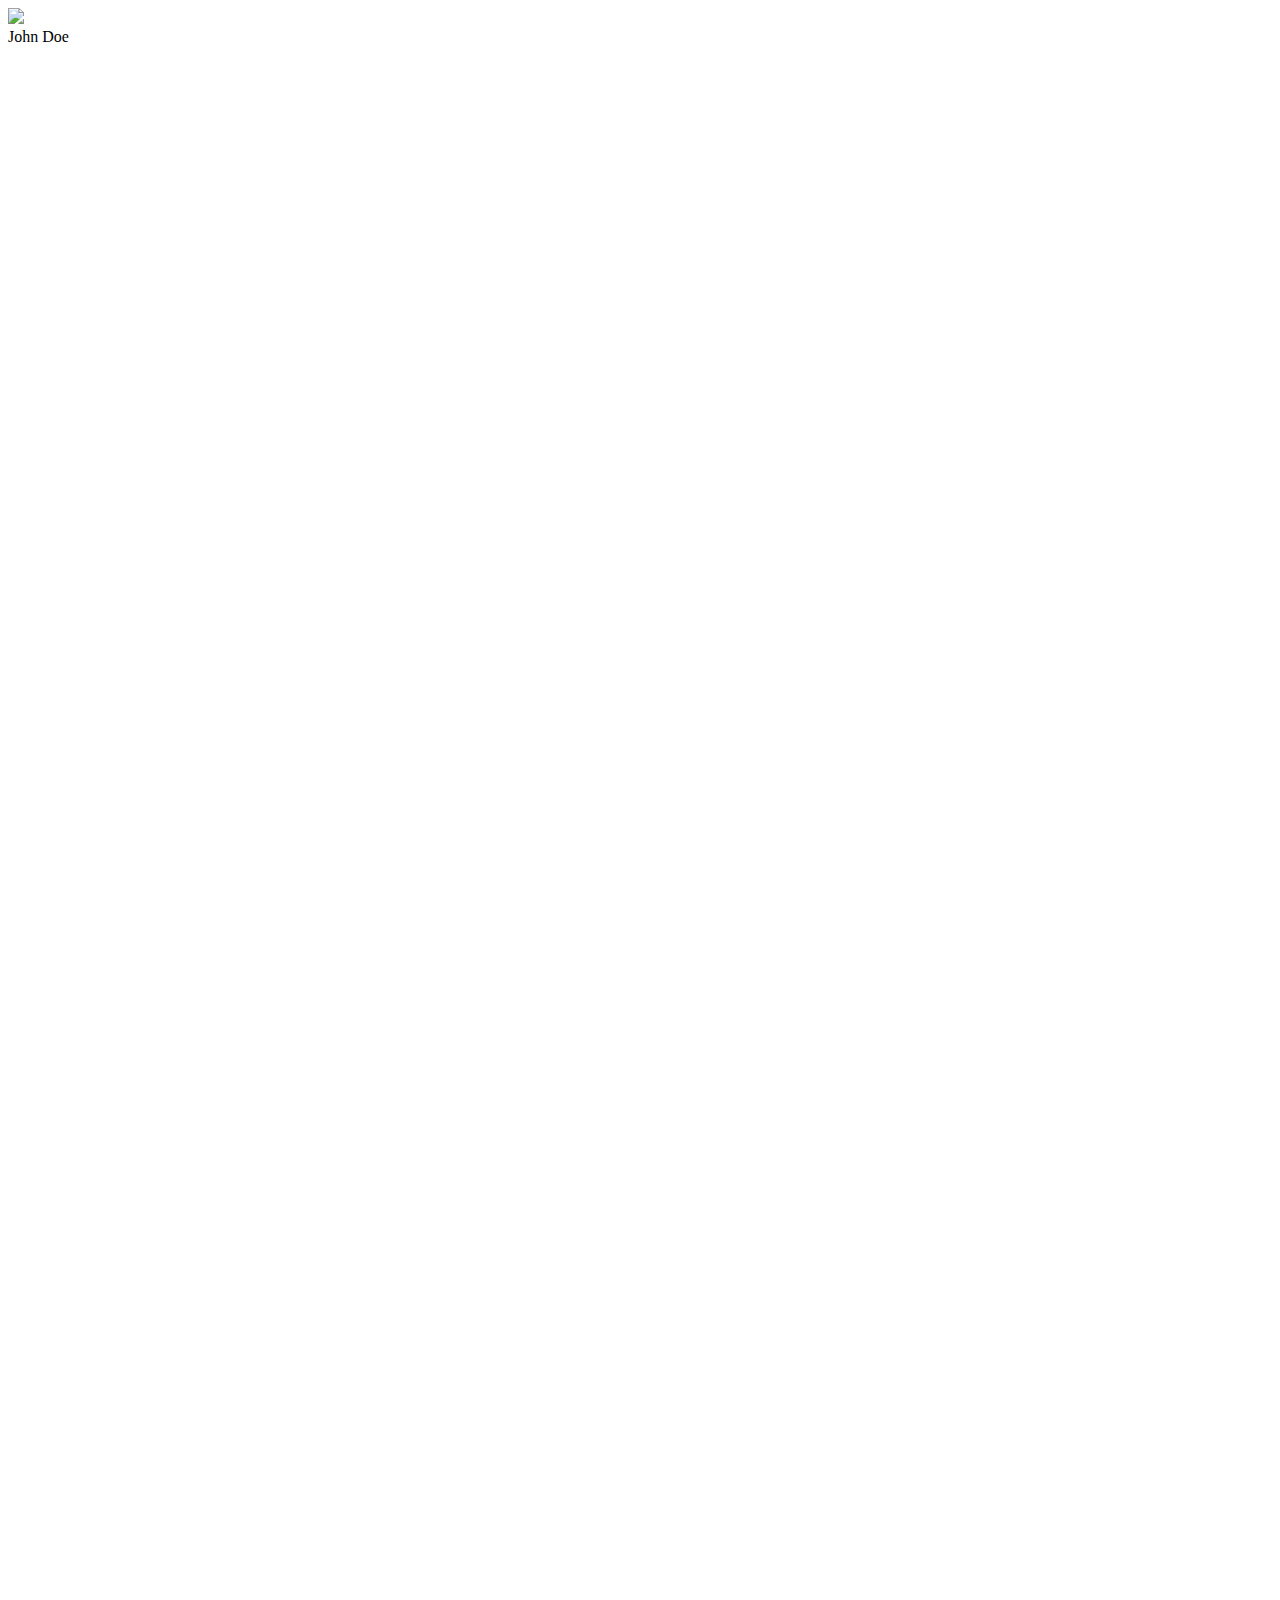
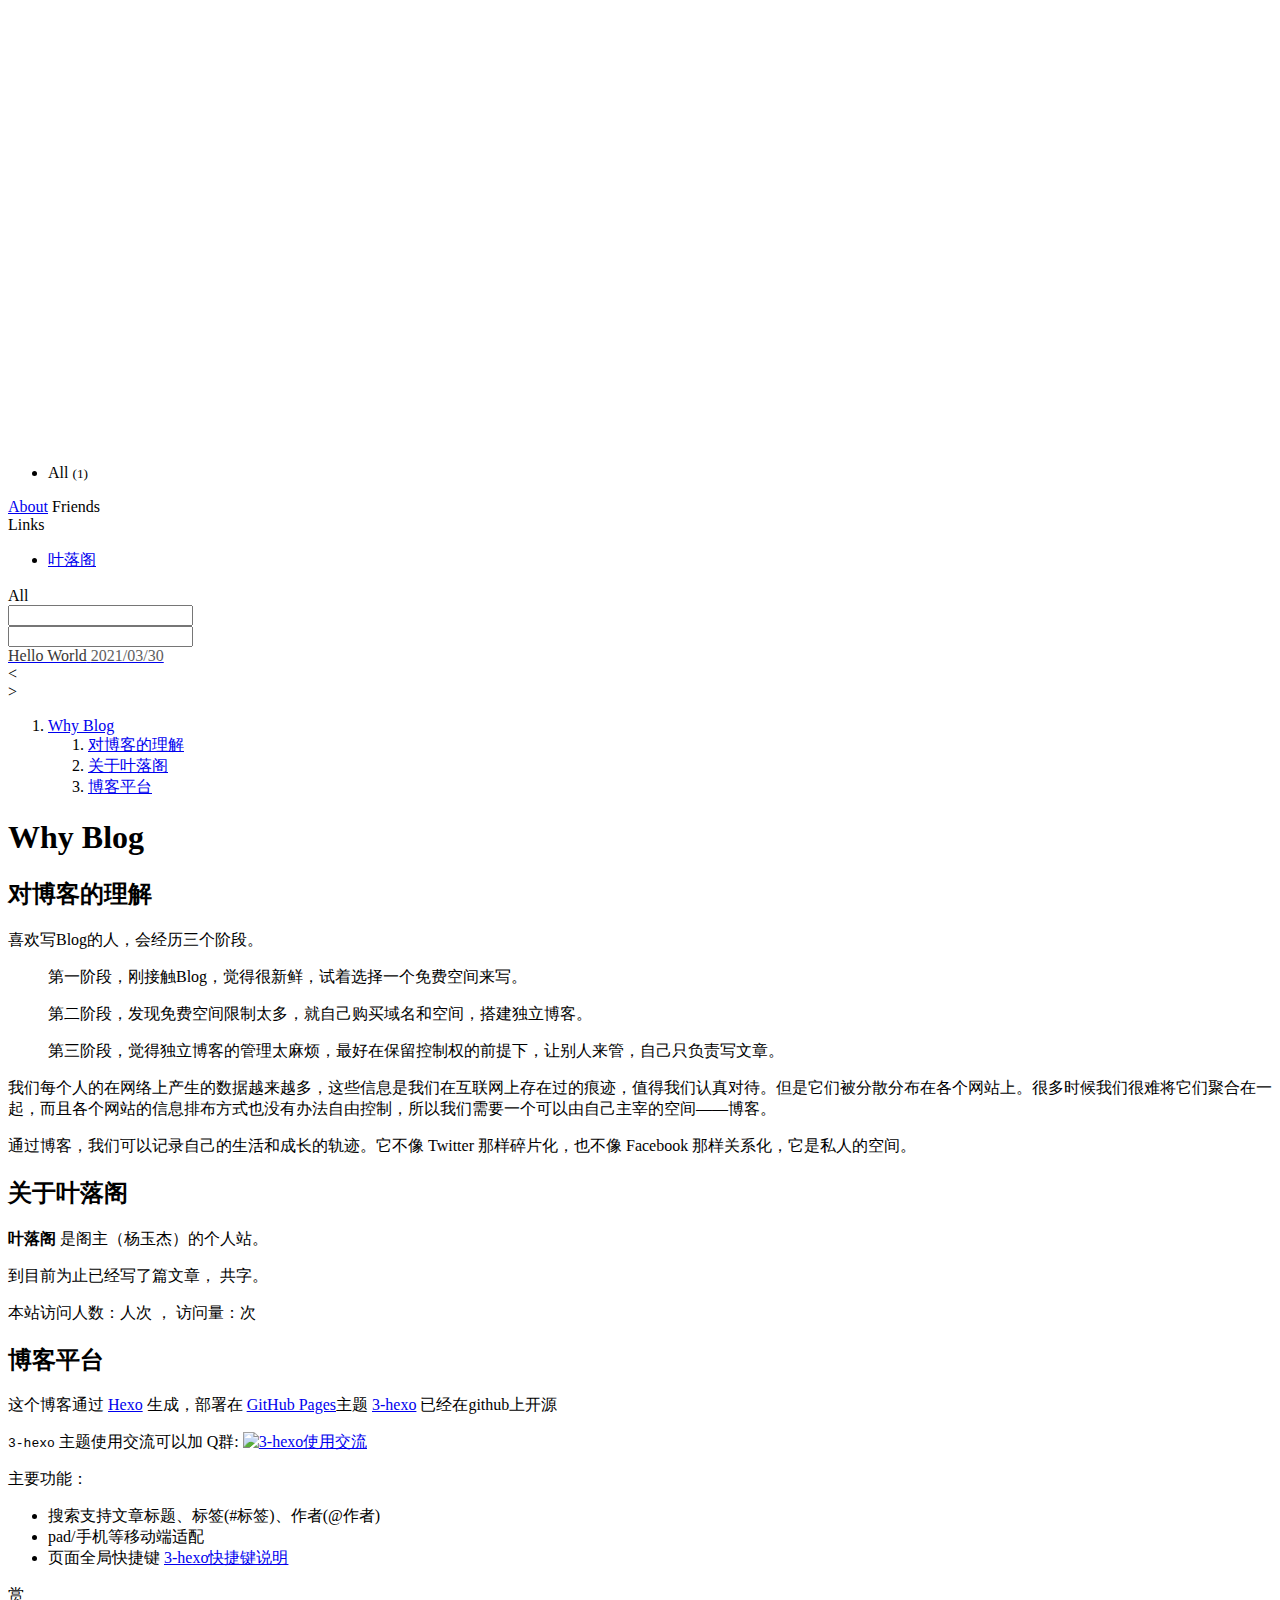
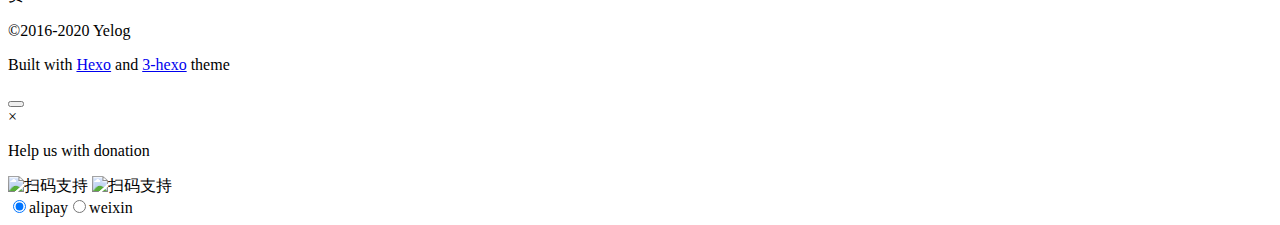
==== commit a031b298: "Site updated: 2021-03-30 02:48:07" ====
--- a/archives/index.html
+++ b/archives/index.html
@@ -9,7 +9,7 @@
 <meta name="description" content="Welcome to Hexo! This is your very first post. Check documentation for more info. If you get any problems when using Hexo, you can find the answer in troubleshooting or you can ask me on GitHub. Quick">
 <meta property="og:type" content="article">
 <meta property="og:title" content="Hello World">
-<meta property="og:url" content="http://example.com/2021/03/30/hello-world/index.html">
+<meta property="og:url" content="https://codesgithub.github.io/2021/03/30/hello-world/index.html">
 <meta property="og:site_name" content="Hexo">
 <meta property="og:description" content="Welcome to Hexo! This is your very first post. Check documentation for more info. If you get any problems when using Hexo, you can find the answer in troubleshooting or you can ask me on GitHub. Quick">
 <meta property="og:locale" content="en_US">
@@ -21,14 +21,14 @@
 
 <link rel="icon" href="/img/avatar.jpg">
 
-<link href="/css/style.css?v=1.1.0" rel="stylesheet">
-
-<link href="/css/hl_theme/atom-light.css?v=1.1.0" rel="stylesheet">
+<link href="/codesgithub.github.io/css/style.css?v=1.1.0" rel="stylesheet">
+
+<link href="/codesgithub.github.io/css/hl_theme/atom-light.css?v=1.1.0" rel="stylesheet">
 
 <link href="//cdn.jsdelivr.net/npm/animate.css@4.1.0/animate.min.css" rel="stylesheet">
 
 <script src="//cdn.jsdelivr.net/npm/jquery@3.5.1/dist/jquery.min.js"></script>
-<script src="/js/titleTip.js?v=1.1.0" ></script>
+<script src="/codesgithub.github.io/js/titleTip.js?v=1.1.0" ></script>
 
 <script src="//cdn.jsdelivr.net/npm/highlightjs@9.16.2/highlight.pack.min.js"></script>
 <script>
@@ -41,13 +41,13 @@
 
 <script src="//cdn.jsdelivr.net/npm/jquery.cookie@1.4.1/jquery.cookie.min.js" ></script>
 
-<script src="/js/iconfont.js?v=1.1.0" ></script>
+<script src="/codesgithub.github.io/js/iconfont.js?v=1.1.0" ></script>
 
 <meta name="generator" content="Hexo 5.4.0"></head>
 <div style="display: none">
   <input class="theme_disqus_on" value="false">
   <input class="theme_preload_comment" value="">
-  <input class="theme_blog_path" value="">
+  <input class="theme_blog_path" value="/codesgithub.github.io">
   <input id="theme_shortcut" value="true" />
   <input id="theme_highlight_on" value="true" />
   <input id="theme_code_copy" value="true" />
@@ -58,10 +58,10 @@
 <body>
 <aside class="nav mobile">
     <div class="nav-left">
-        <a href="/"
+        <a href="/codesgithub.github.io/"
    class="avatar_target">
     <img class="avatar"
-         src="/img/avatar.jpg"/>
+         src="/codesgithub.github.io/img/avatar.jpg"/>
 </a>
 <div class="author">
     <span>John Doe</span>
@@ -321,7 +321,7 @@
     <nav id="title-list-nav">
         
         <a  class="All "
-           href="/2021/03/30/hello-world/"
+           href="/root/codesgithub.github.io/2021/03/30/hello-world/"
            data-tag=""
            data-author="" >
             <span class="post-title" title="Hello World">Hello World</span>
@@ -416,8 +416,8 @@
     </div>
     <div class="shang_payimg">
         <div class="pay_img">
-            <img src="/img/alipay.jpg" class="alipay" title="扫码支持">
-            <img src="/img/weixin.jpg" class="weixin" title="扫码支持">
+            <img src="/codesgithub.github.io/img/alipay.jpg" class="alipay" title="扫码支持">
+            <img src="/codesgithub.github.io/img/weixin.jpg" class="weixin" title="扫码支持">
         </div>
     </div>
     <div class="shang_payselect">
@@ -427,9 +427,9 @@
 
 
 </body>
-<script src="/js/jquery.pjax.js?v=1.1.0" ></script>
-
-<script src="/js/script.js?v=1.1.0" ></script>
+<script src="/codesgithub.github.io/js/jquery.pjax.js?v=1.1.0" ></script>
+
+<script src="/codesgithub.github.io/js/script.js?v=1.1.0" ></script>
 <script>
     var img_resize = 'default';
     function initArticle() {
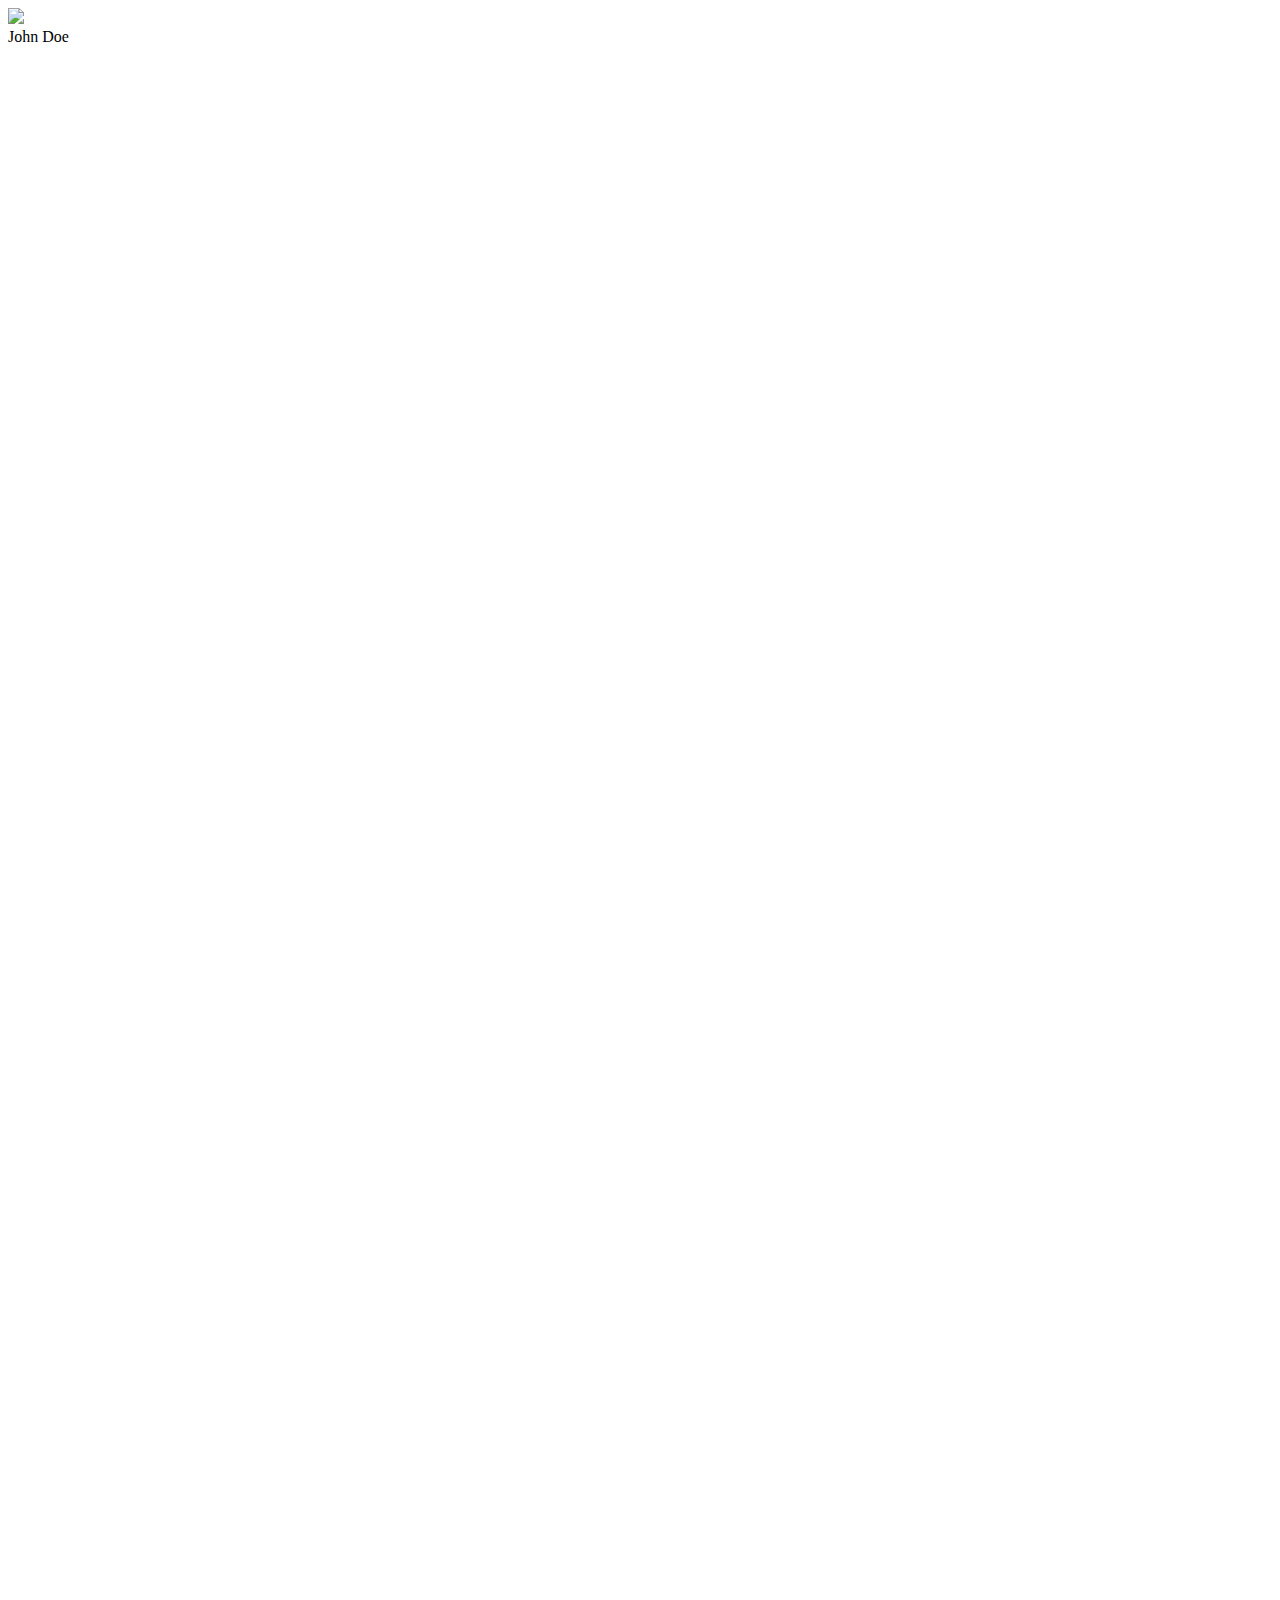
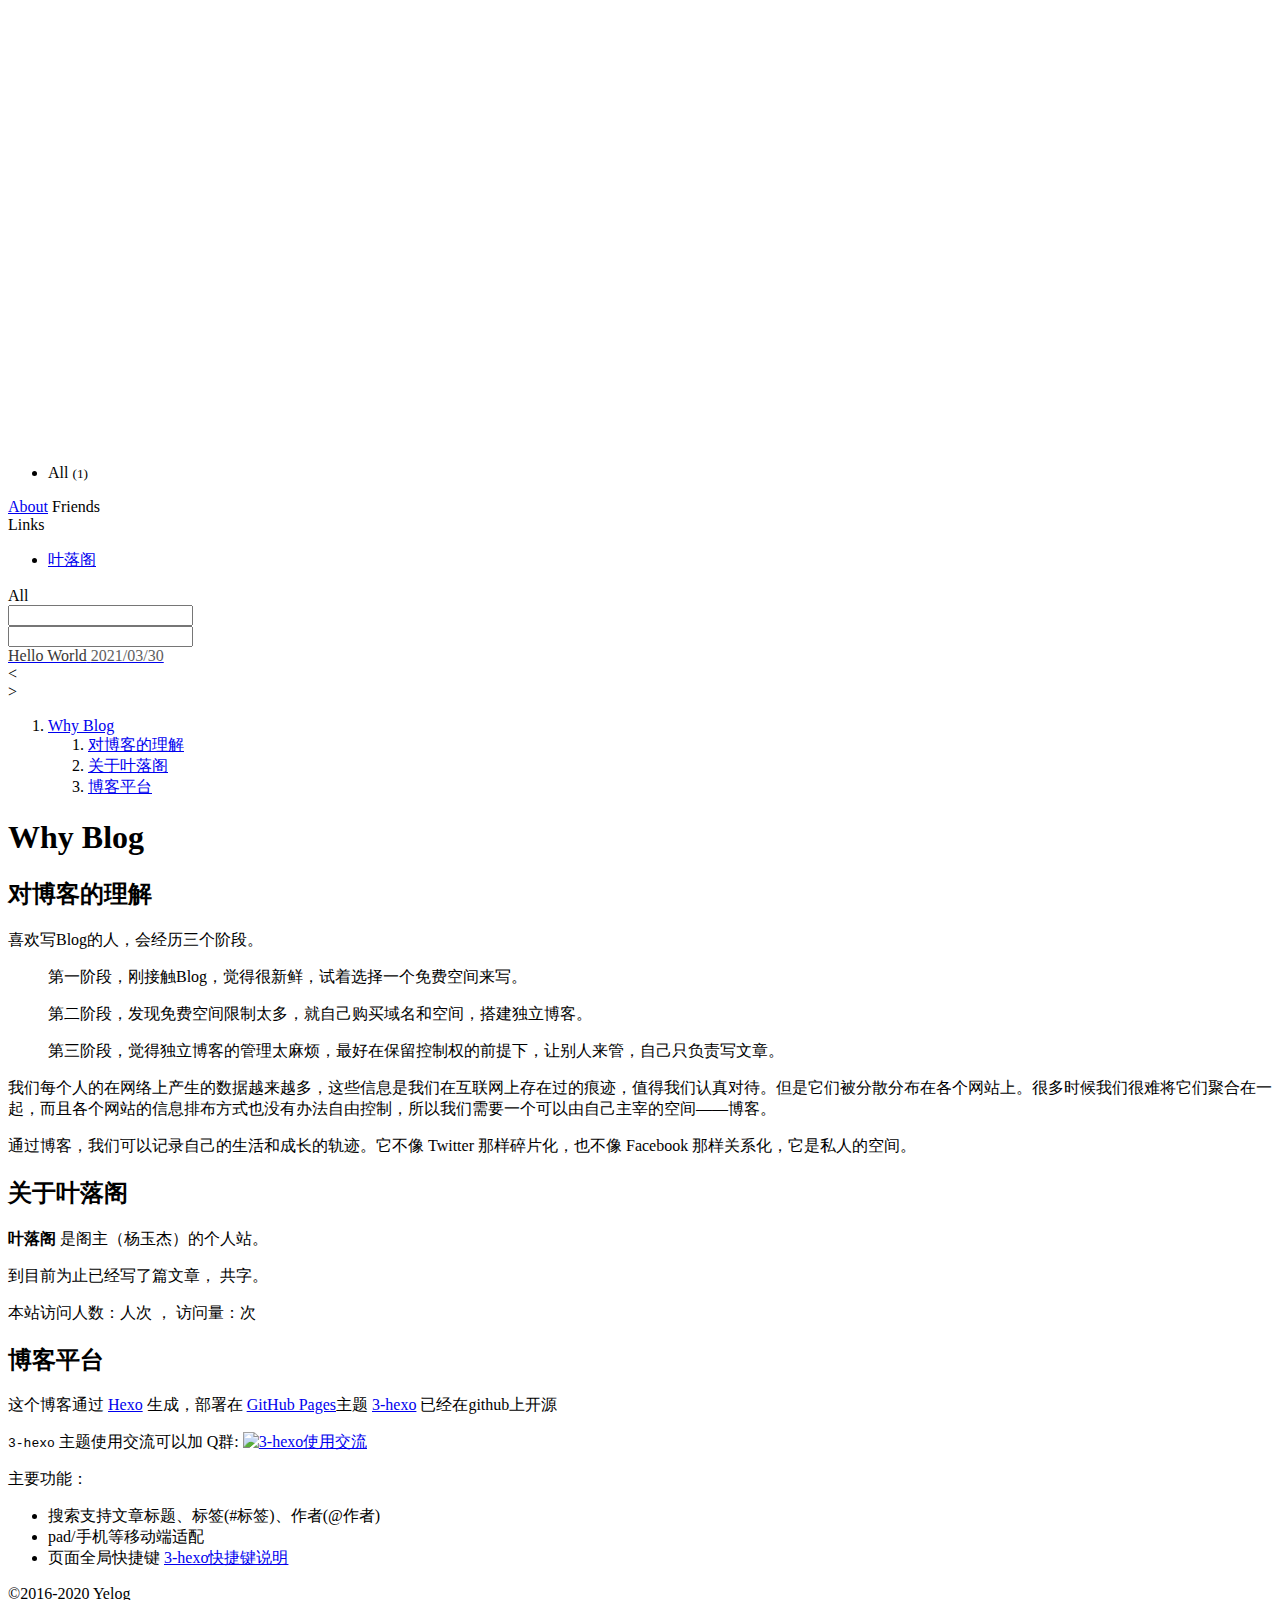
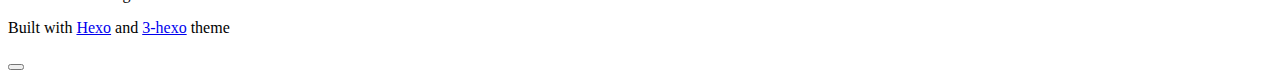
==== commit 4853994b: "Site updated: 2021-03-30 14:38:35" ====
--- a/archives/index.html
+++ b/archives/index.html
@@ -19,7 +19,7 @@
 <meta name="twitter:card" content="summary">
 
 
-<link rel="icon" href="/img/avatar.jpg">
+<link rel="icon" href="/img/a.jpg">
 
 <link href="/codesgithub.github.io/css/style.css?v=1.1.0" rel="stylesheet">
 
@@ -61,7 +61,7 @@
         <a href="/codesgithub.github.io/"
    class="avatar_target">
     <img class="avatar"
-         src="/codesgithub.github.io/img/avatar.jpg"/>
+         src="/codesgithub.github.io/img/a.jpg"/>
 </a>
 <div class="author">
     <span>John Doe</span>
@@ -83,7 +83,7 @@
     
         
             <a title="github"
-               href="https://github.com/yelog"
+               href="https://github.com/codesgithub/"
                target="_blank">
                 
                     <svg class="iconfont-svg" aria-hidden="true">
@@ -187,7 +187,7 @@
     
         
             <a title="email"
-               href="mailto:jaytp@qq.com"
+               href="mailto:2d5d56asad2@qq.com"
                target="_blank">
                 
                     <svg class="iconfont-svg" aria-hidden="true">
@@ -199,7 +199,7 @@
     
         
             <a title="qq"
-               href="http://wpa.qq.com/msgrd?v=3&uin=872336115&site=qq&menu=yes"
+               href="http://wpa.qq.com/msgrd?v=3&uin=87233611199&site=qq&menu=yes"
                target="_blank">
                 
                     <svg class="iconfont-svg" aria-hidden="true">
@@ -388,10 +388,6 @@
 
         </article>
         
-        <p>
-            <a  class="dashang" onclick="dashangToggle()">赏</a>
-        </p>
-        
         
     </div>
     <div class="copyright">
@@ -408,24 +404,6 @@
 
 </div>
 
-<div class="hide_box" onclick="dashangToggle()"></div>
-<div class="shang_box">
-    <a class="shang_close"  onclick="dashangToggle()">×</a>
-    <div class="shang_tit">
-        <p>Help us with donation</p>
-    </div>
-    <div class="shang_payimg">
-        <div class="pay_img">
-            <img src="/codesgithub.github.io/img/alipay.jpg" class="alipay" title="扫码支持">
-            <img src="/codesgithub.github.io/img/weixin.jpg" class="weixin" title="扫码支持">
-        </div>
-    </div>
-    <div class="shang_payselect">
-        <span><label><input type="radio" name="pay" checked value="alipay">alipay</label></span><span><label><input type="radio" name="pay" value="weixin">weixin</label></span>
-    </div>
-</div>
-
-
 </body>
 <script src="/codesgithub.github.io/js/jquery.pjax.js?v=1.1.0" ></script>
 
@@ -440,14 +418,6 @@
 
         /*渲染打赏样式*/
         
-        $("input[name=pay]").on("click", function () {
-            if($("input[name=pay]:checked").val()=="weixin"){
-                $(".shang_box .shang_payimg .pay_img").addClass("weixin_img");
-            } else {
-                $(".shang_box .shang_payimg .pay_img").removeClass("weixin_img");
-            }
-        })
-        
 
         /*高亮代码块行号*/
         
@@ -465,11 +435,6 @@
     }
 
     /*打赏页面隐藏与展示*/
-    
-    function dashangToggle() {
-        $(".shang_box").fadeToggle();
-        $(".hide_box").fadeToggle();
-    }
     
 
 </script>
@@ -553,6 +518,25 @@
 
     /*文章列表背景图*/
     
+    .nav-right:before {
+        content: ' ';
+        display: block;
+        position: absolute;
+        left: 0;
+        top: 0;
+        width: 100%;
+        height: 100%;
+        opacity: 0.3;
+        background: url("/codesgithub.github.iohttps://i.loli.net/2019/07/22/5d3521411f3f169375.png");
+        background-repeat: no-repeat;
+        background-position: 50% 0;
+        -ms-background-size: cover;
+        -o-background-size: cover;
+        -moz-background-size: cover;
+        -webkit-background-size: cover;
+        background-size: cover;
+    }
+    
 
     
 </style>
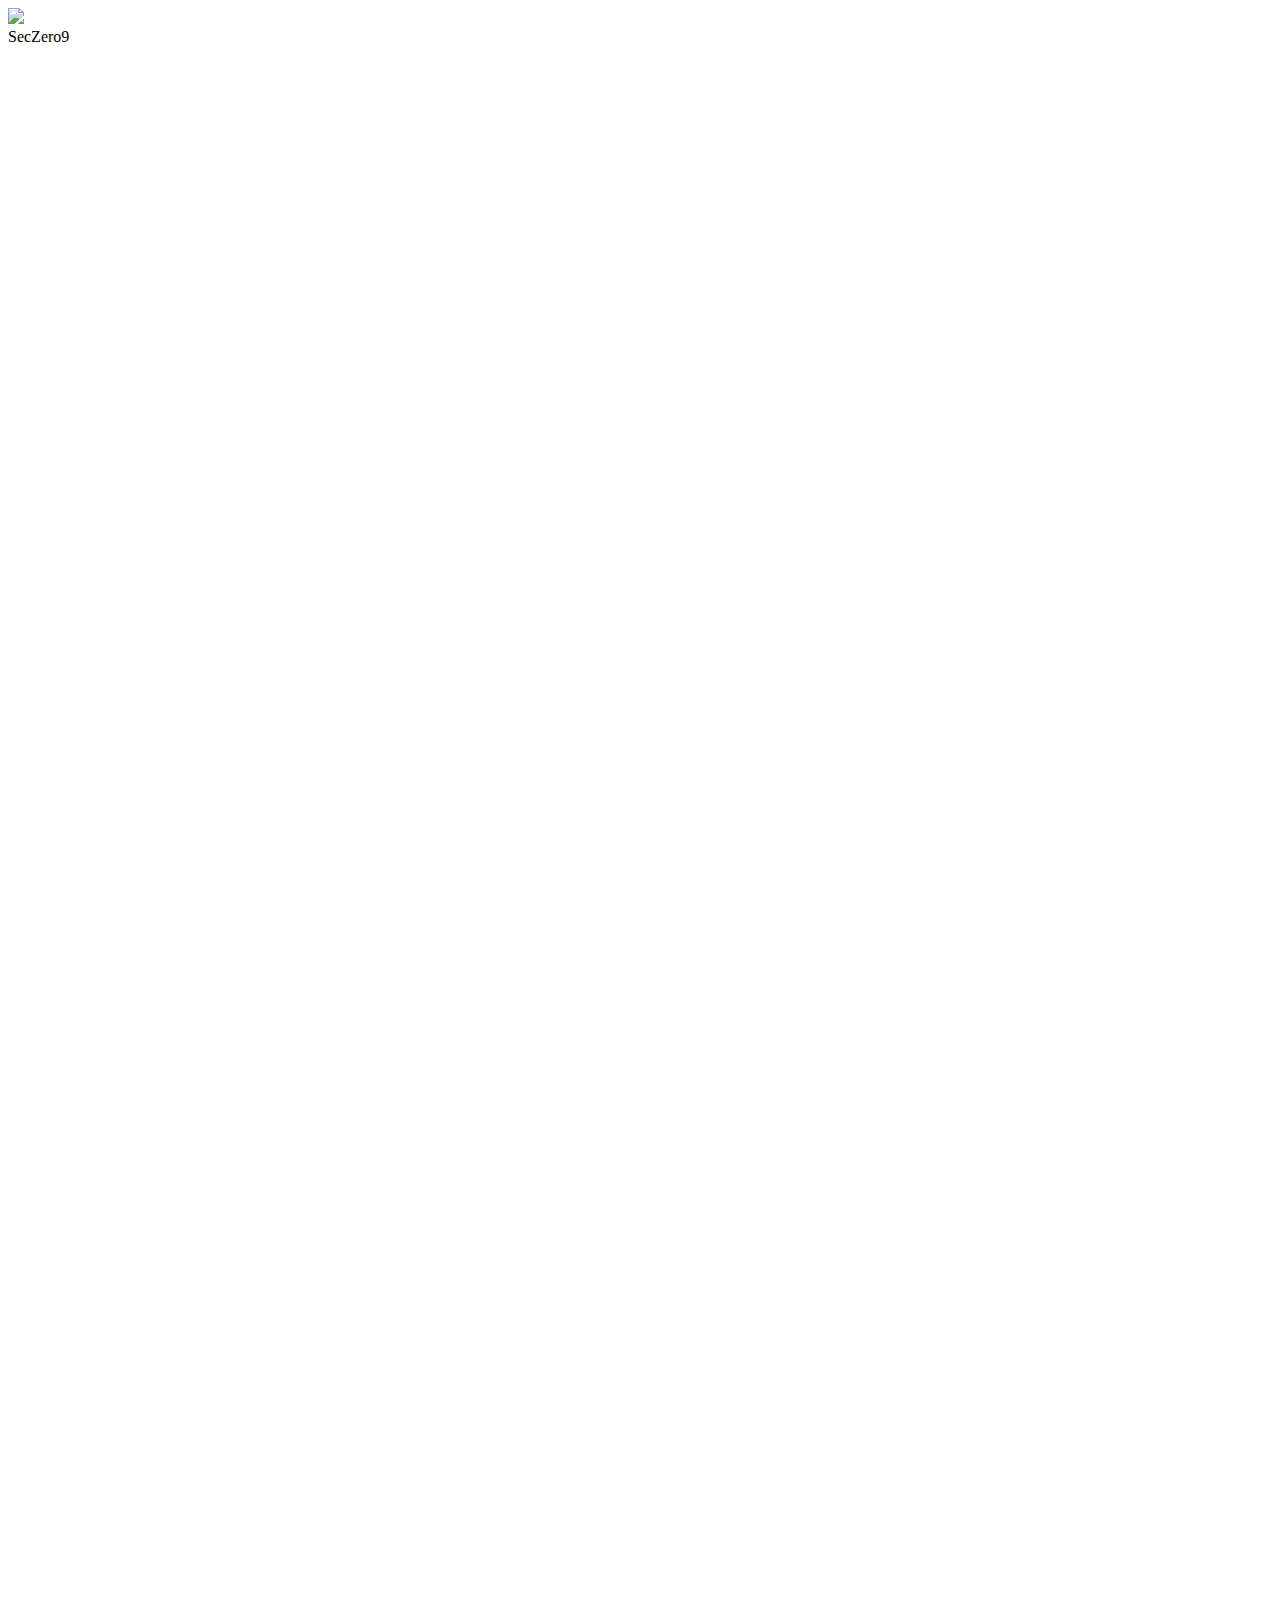
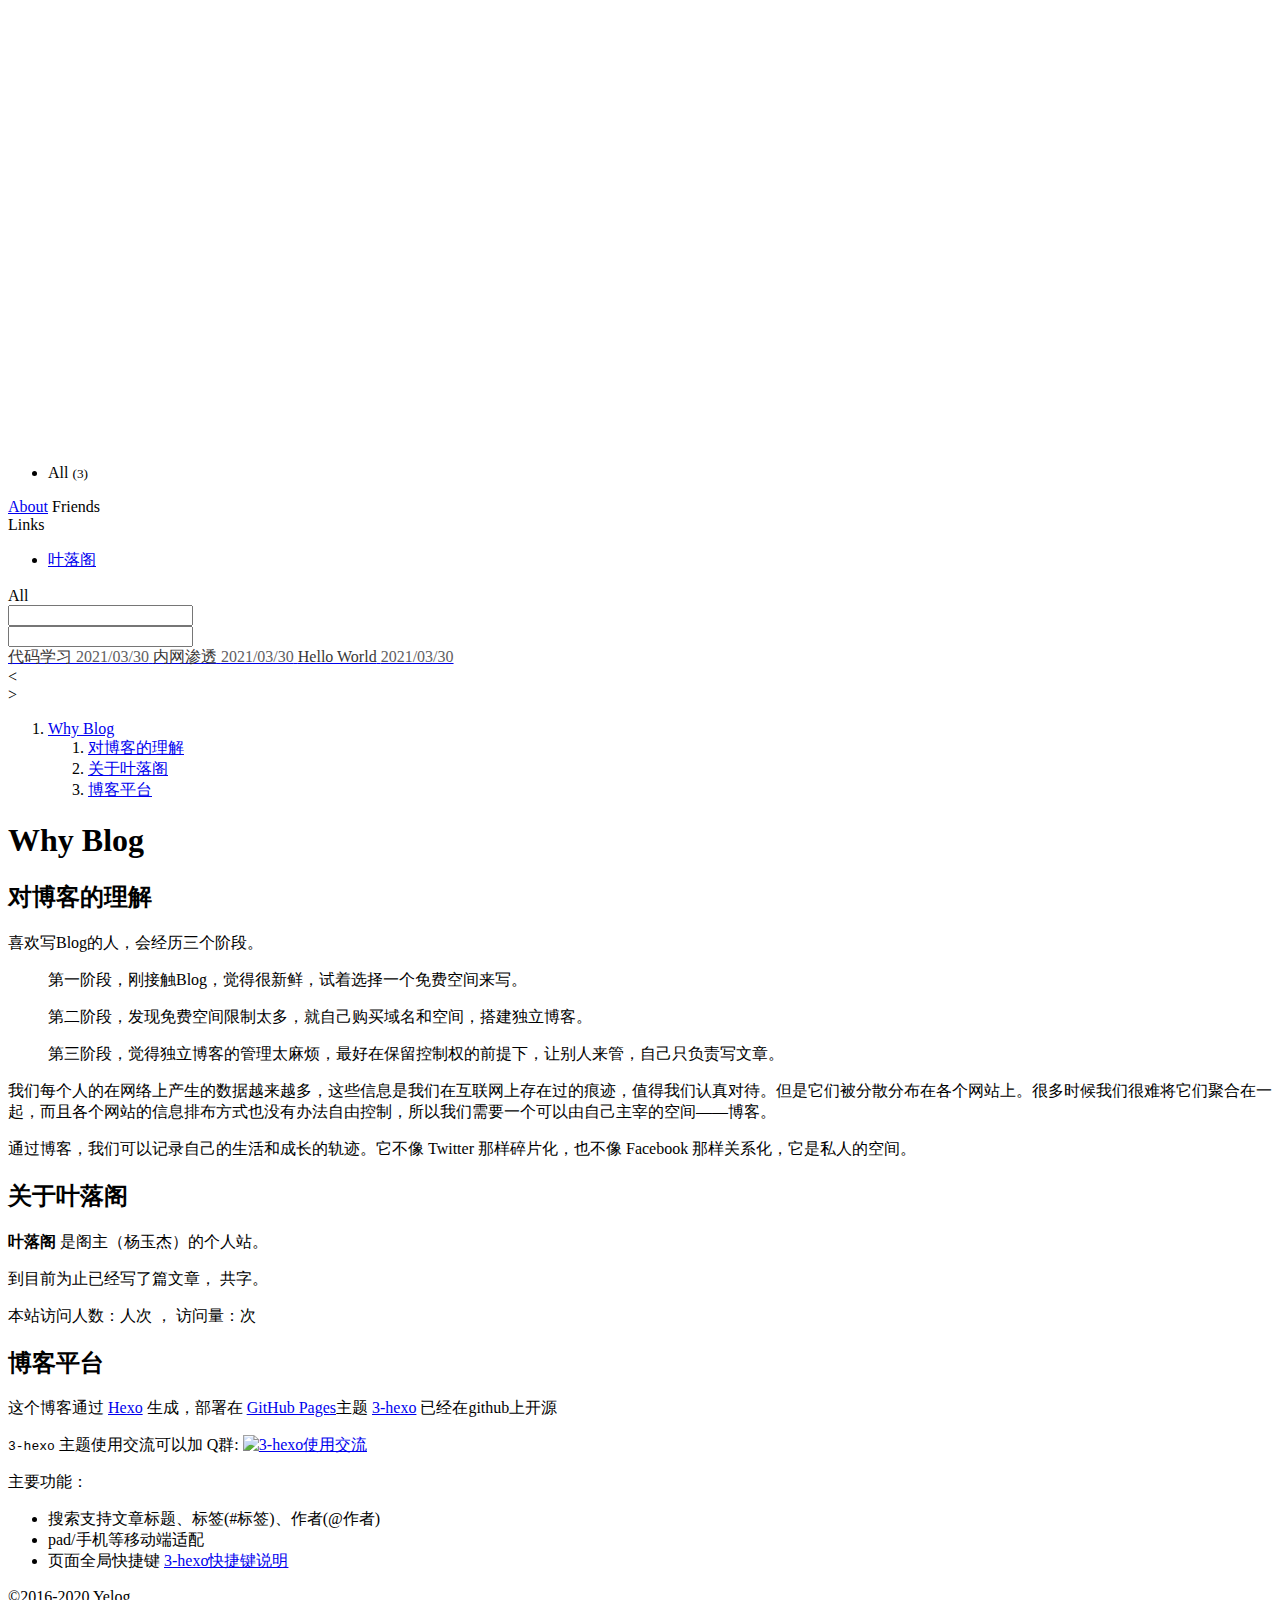
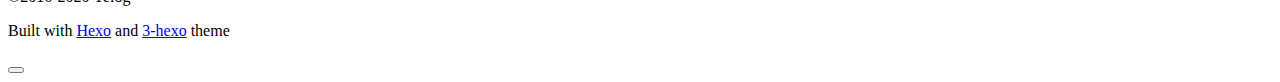
==== commit cfb201c3: "Site updated: 2021-03-30 14:47:09" ====
--- a/archives/index.html
+++ b/archives/index.html
@@ -2,20 +2,18 @@
 <html>
 <head>
   <meta charset="utf-8">
-  <title>Hexo</title>
+  <title>我的博客</title>
   <meta name="keywords" content="">
-  <meta name="description" content="Hexo">
+  <meta name="description" content="我的博客">
     <meta name="viewport" content="width=device-width, initial-scale=1, maximum-scale=1">
-<meta name="description" content="Welcome to Hexo! This is your very first post. Check documentation for more info. If you get any problems when using Hexo, you can find the answer in troubleshooting or you can ask me on GitHub. Quick">
-<meta property="og:type" content="article">
-<meta property="og:title" content="Hello World">
-<meta property="og:url" content="https://codesgithub.github.io/2021/03/30/hello-world/index.html">
-<meta property="og:site_name" content="Hexo">
-<meta property="og:description" content="Welcome to Hexo! This is your very first post. Check documentation for more info. If you get any problems when using Hexo, you can find the answer in troubleshooting or you can ask me on GitHub. Quick">
+<meta property="og:type" content="website">
+<meta property="og:title" content="集合框架">
+<meta property="og:url" content="https://codesgithub.github.io/%E9%9B%86%E5%90%88%E6%A1%86%E6%9E%B6/index.html">
+<meta property="og:site_name" content="我的博客">
 <meta property="og:locale" content="en_US">
-<meta property="article:published_time" content="2021-03-29T17:34:15.139Z">
-<meta property="article:modified_time" content="2021-03-29T17:34:15.139Z">
-<meta property="article:author" content="John Doe">
+<meta property="article:published_time" content="2021-03-30T06:46:58.000Z">
+<meta property="article:modified_time" content="2021-03-30T06:46:58.517Z">
+<meta property="article:author" content="SecZero9">
 <meta name="twitter:card" content="summary">
 
 
@@ -64,7 +62,7 @@
          src="/codesgithub.github.io/img/a.jpg"/>
 </a>
 <div class="author">
-    <span>John Doe</span>
+    <span>SecZero9</span>
 </div>
 
 <div class="icon">
@@ -242,7 +240,7 @@
     <li>
         <div class="all active" data-rel="All">All
             
-                <small>(1)</small>
+                <small>(3)</small>
             
         </div>
     </li>
@@ -267,7 +265,7 @@
         
     </div>
 </div>
-<input type="hidden" id="yelog_site_posts_number" value="1">
+<input type="hidden" id="yelog_site_posts_number" value="3">
 
 <div style="display: none">
     <span id="busuanzi_value_site_uv"></span>
@@ -319,6 +317,22 @@
 
     
     <nav id="title-list-nav">
+        
+        <a  class="All "
+           href="/root/codesgithub.github.io/2021/03/30/%E4%BB%A3%E7%A0%81%E5%AD%A6%E4%B9%A0/"
+           data-tag=""
+           data-author="" >
+            <span class="post-title" title="代码学习">代码学习</span>
+            <span class="post-date" title="2021-03-30 14:46:33">2021/03/30</span>
+        </a>
+        
+        <a  class="All "
+           href="/root/codesgithub.github.io/2021/03/30/%E5%86%85%E7%BD%91%E6%B8%97%E9%80%8F/"
+           data-tag=""
+           data-author="" >
+            <span class="post-title" title="内网渗透">内网渗透</span>
+            <span class="post-date" title="2021-03-30 14:45:59">2021/03/30</span>
+        </a>
         
         <a  class="All "
            href="/root/codesgithub.github.io/2021/03/30/hello-world/"
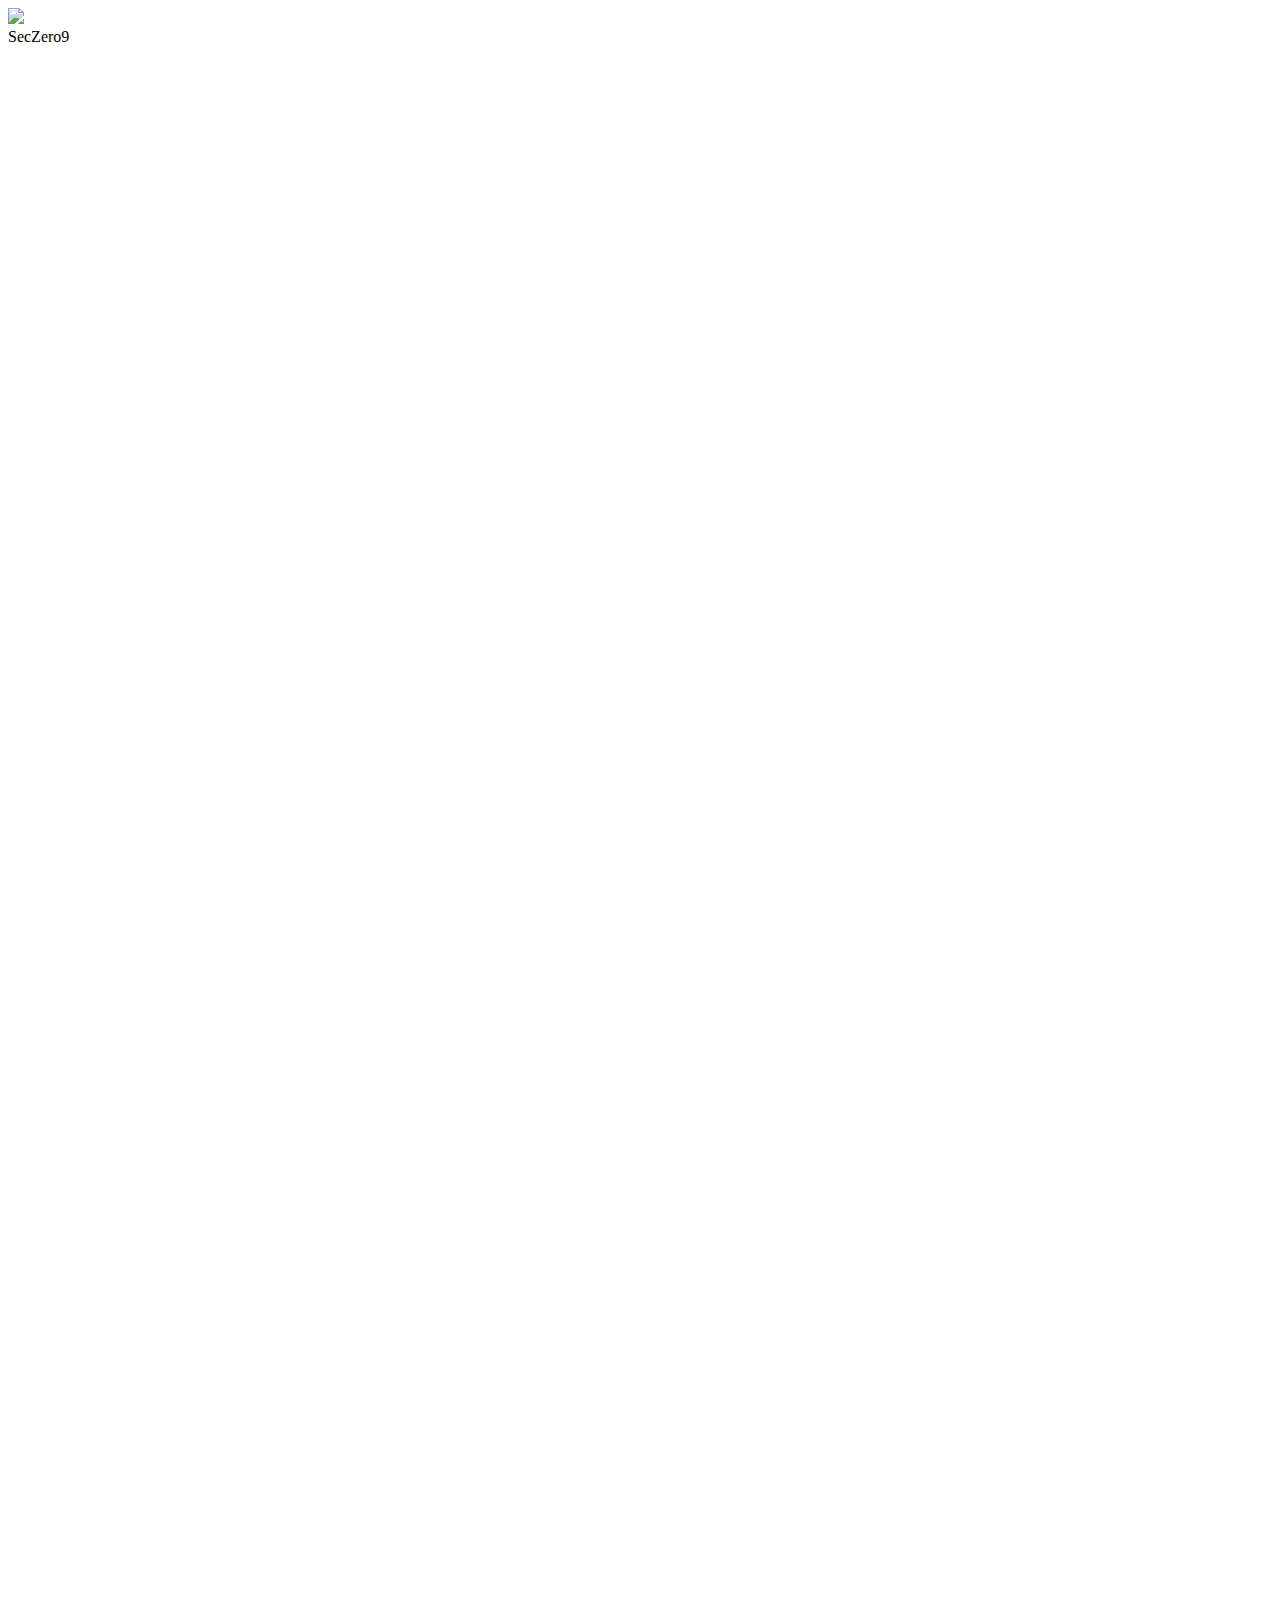
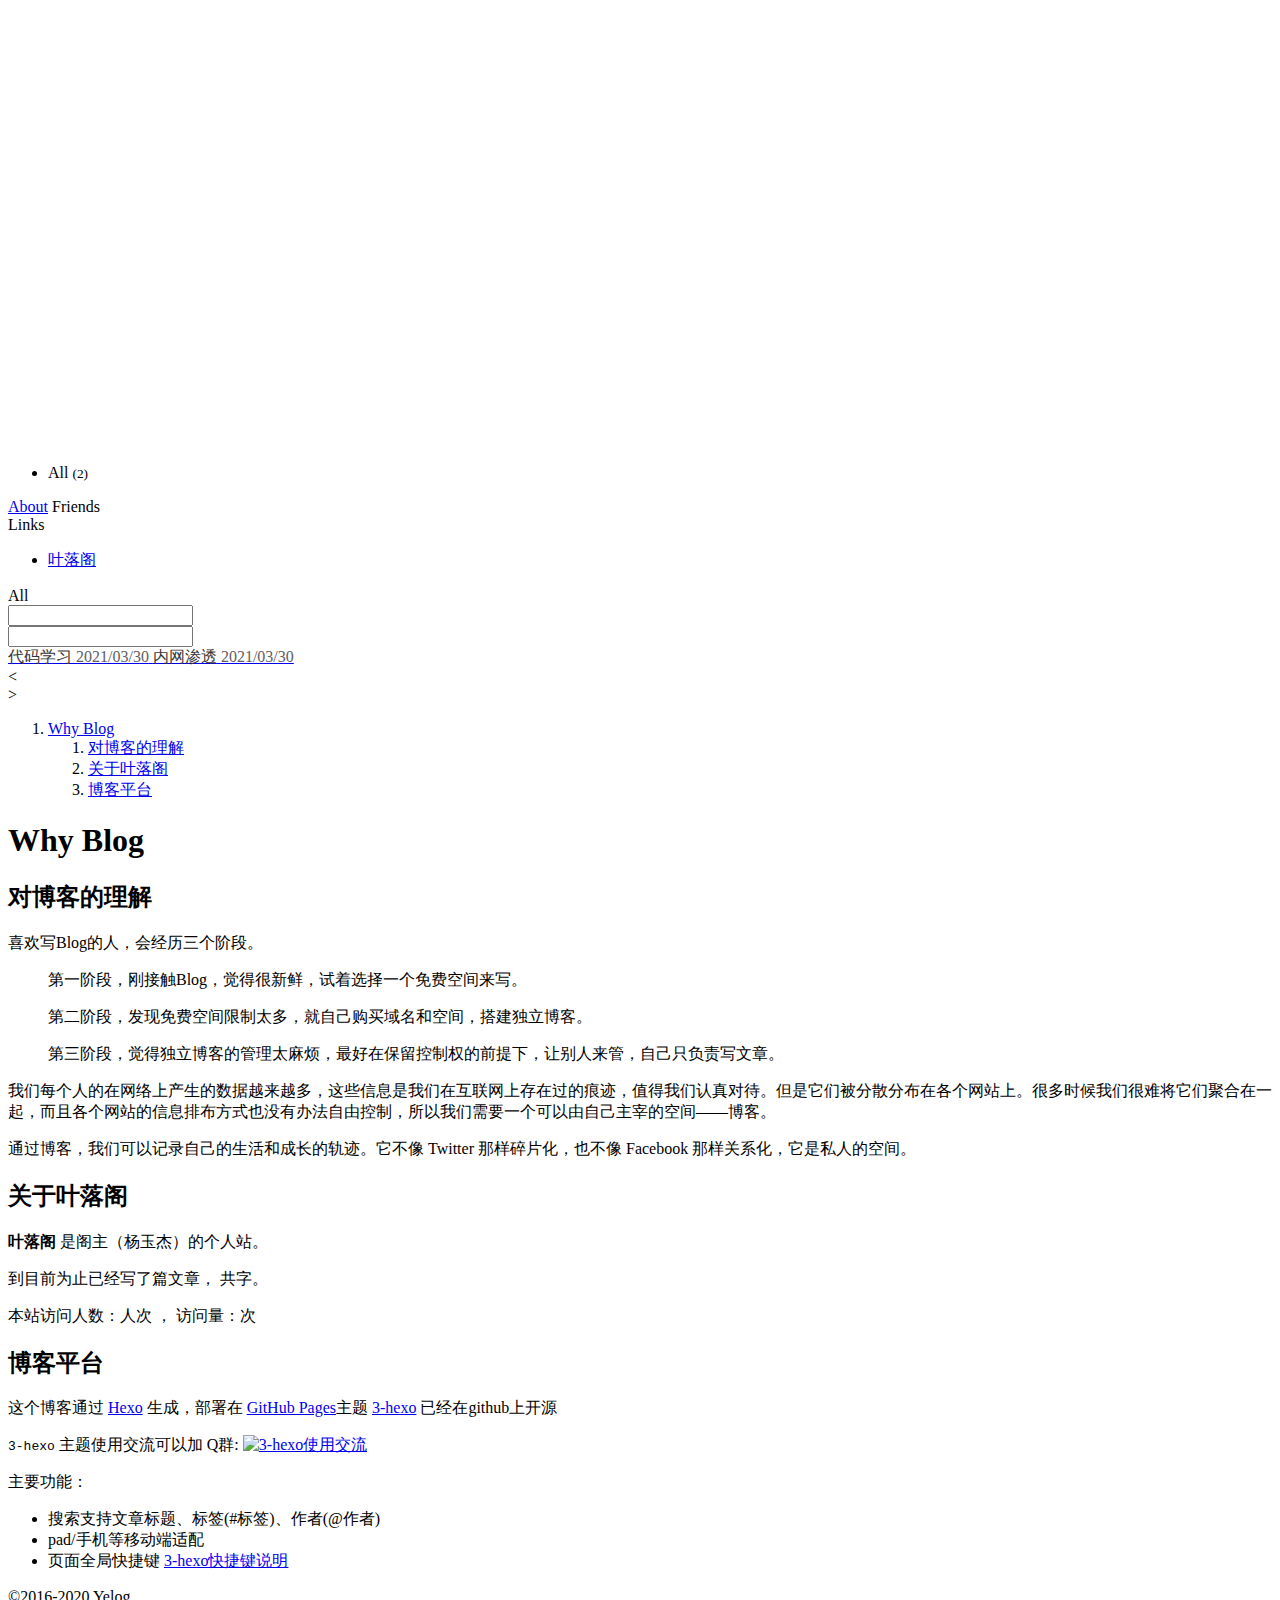
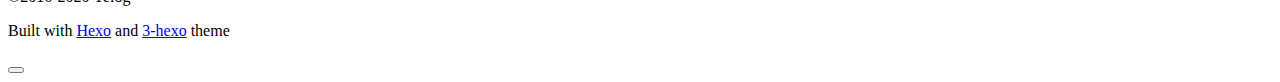
==== commit e2eee2d2: "Site updated: 2021-03-30 14:59:55" ====
--- a/archives/index.html
+++ b/archives/index.html
@@ -240,7 +240,7 @@
     <li>
         <div class="all active" data-rel="All">All
             
-                <small>(3)</small>
+                <small>(2)</small>
             
         </div>
     </li>
@@ -265,7 +265,7 @@
         
     </div>
 </div>
-<input type="hidden" id="yelog_site_posts_number" value="3">
+<input type="hidden" id="yelog_site_posts_number" value="2">
 
 <div style="display: none">
     <span id="busuanzi_value_site_uv"></span>
@@ -332,14 +332,6 @@
            data-author="" >
             <span class="post-title" title="内网渗透">内网渗透</span>
             <span class="post-date" title="2021-03-30 14:45:59">2021/03/30</span>
-        </a>
-        
-        <a  class="All "
-           href="/root/codesgithub.github.io/2021/03/30/hello-world/"
-           data-tag=""
-           data-author="" >
-            <span class="post-title" title="Hello World">Hello World</span>
-            <span class="post-date" title="2021-03-30 01:34:15">2021/03/30</span>
         </a>
         
         <div id="no-item-tips">
